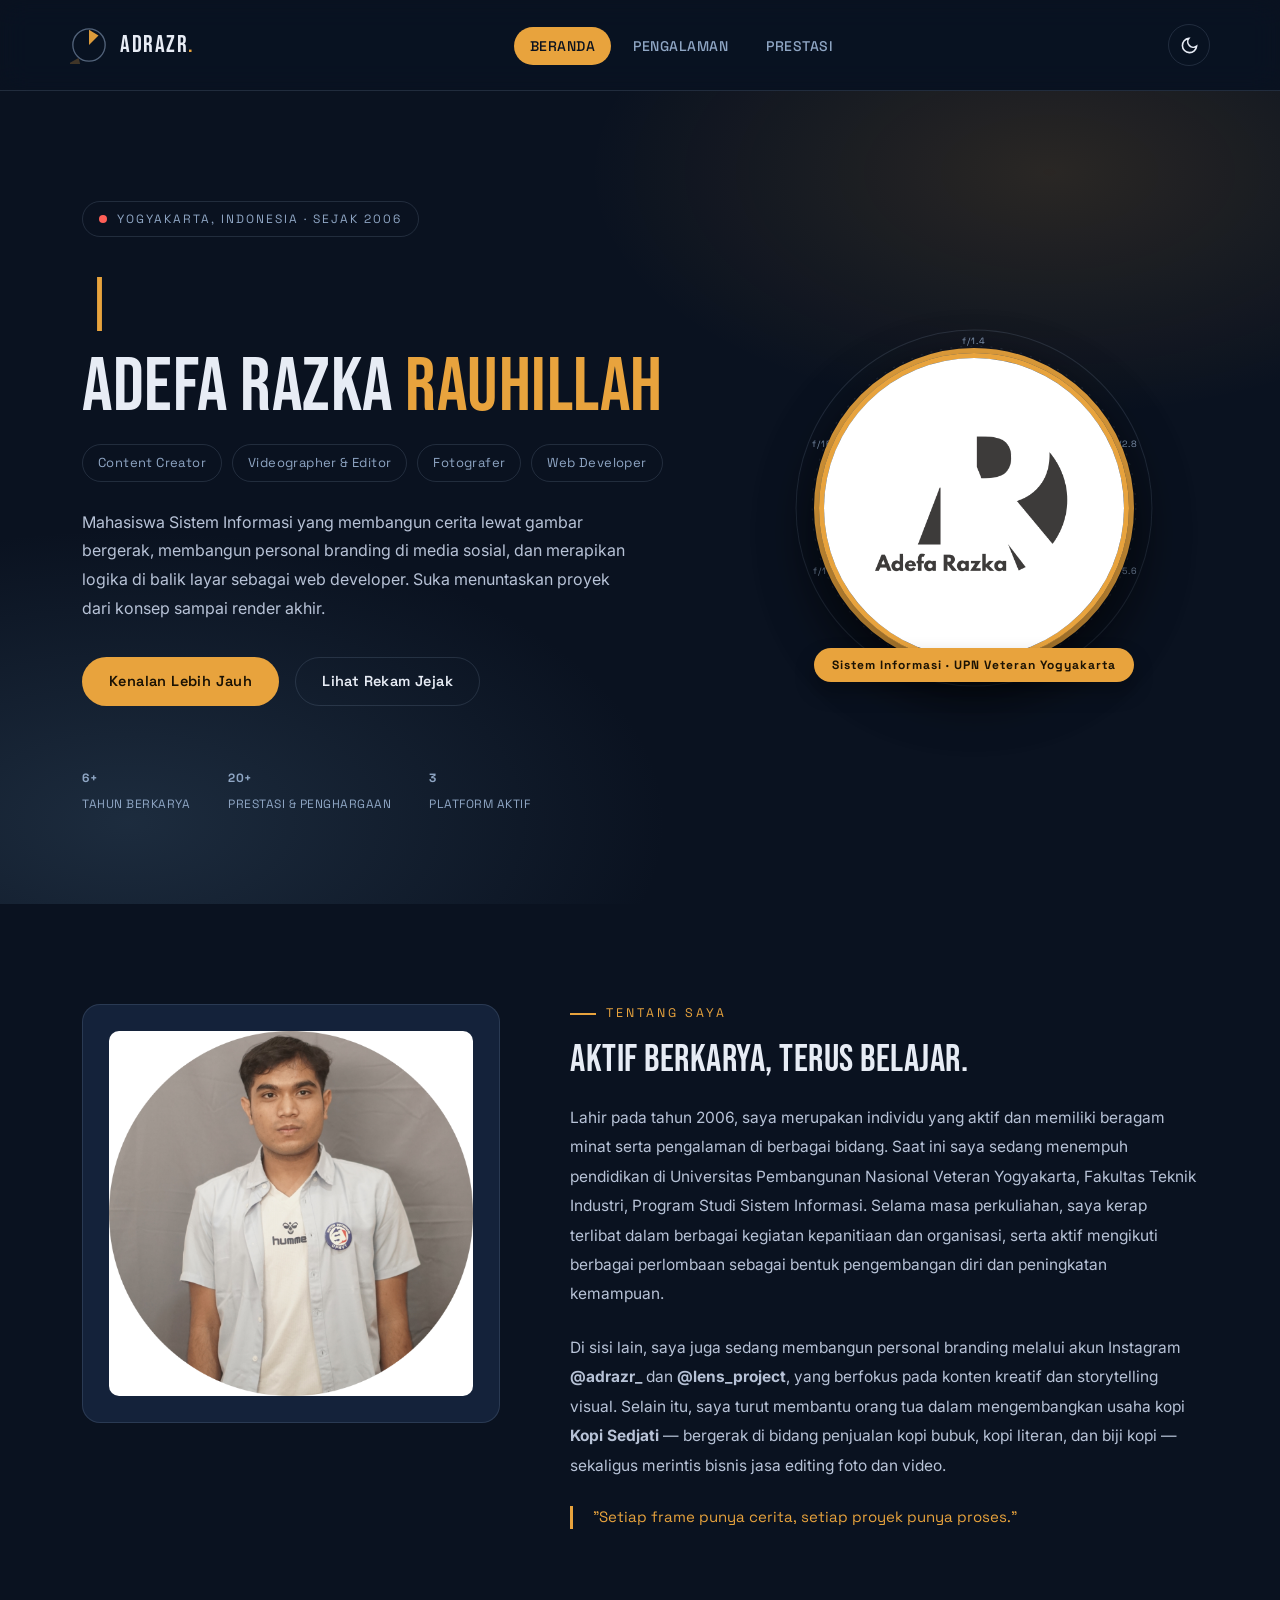
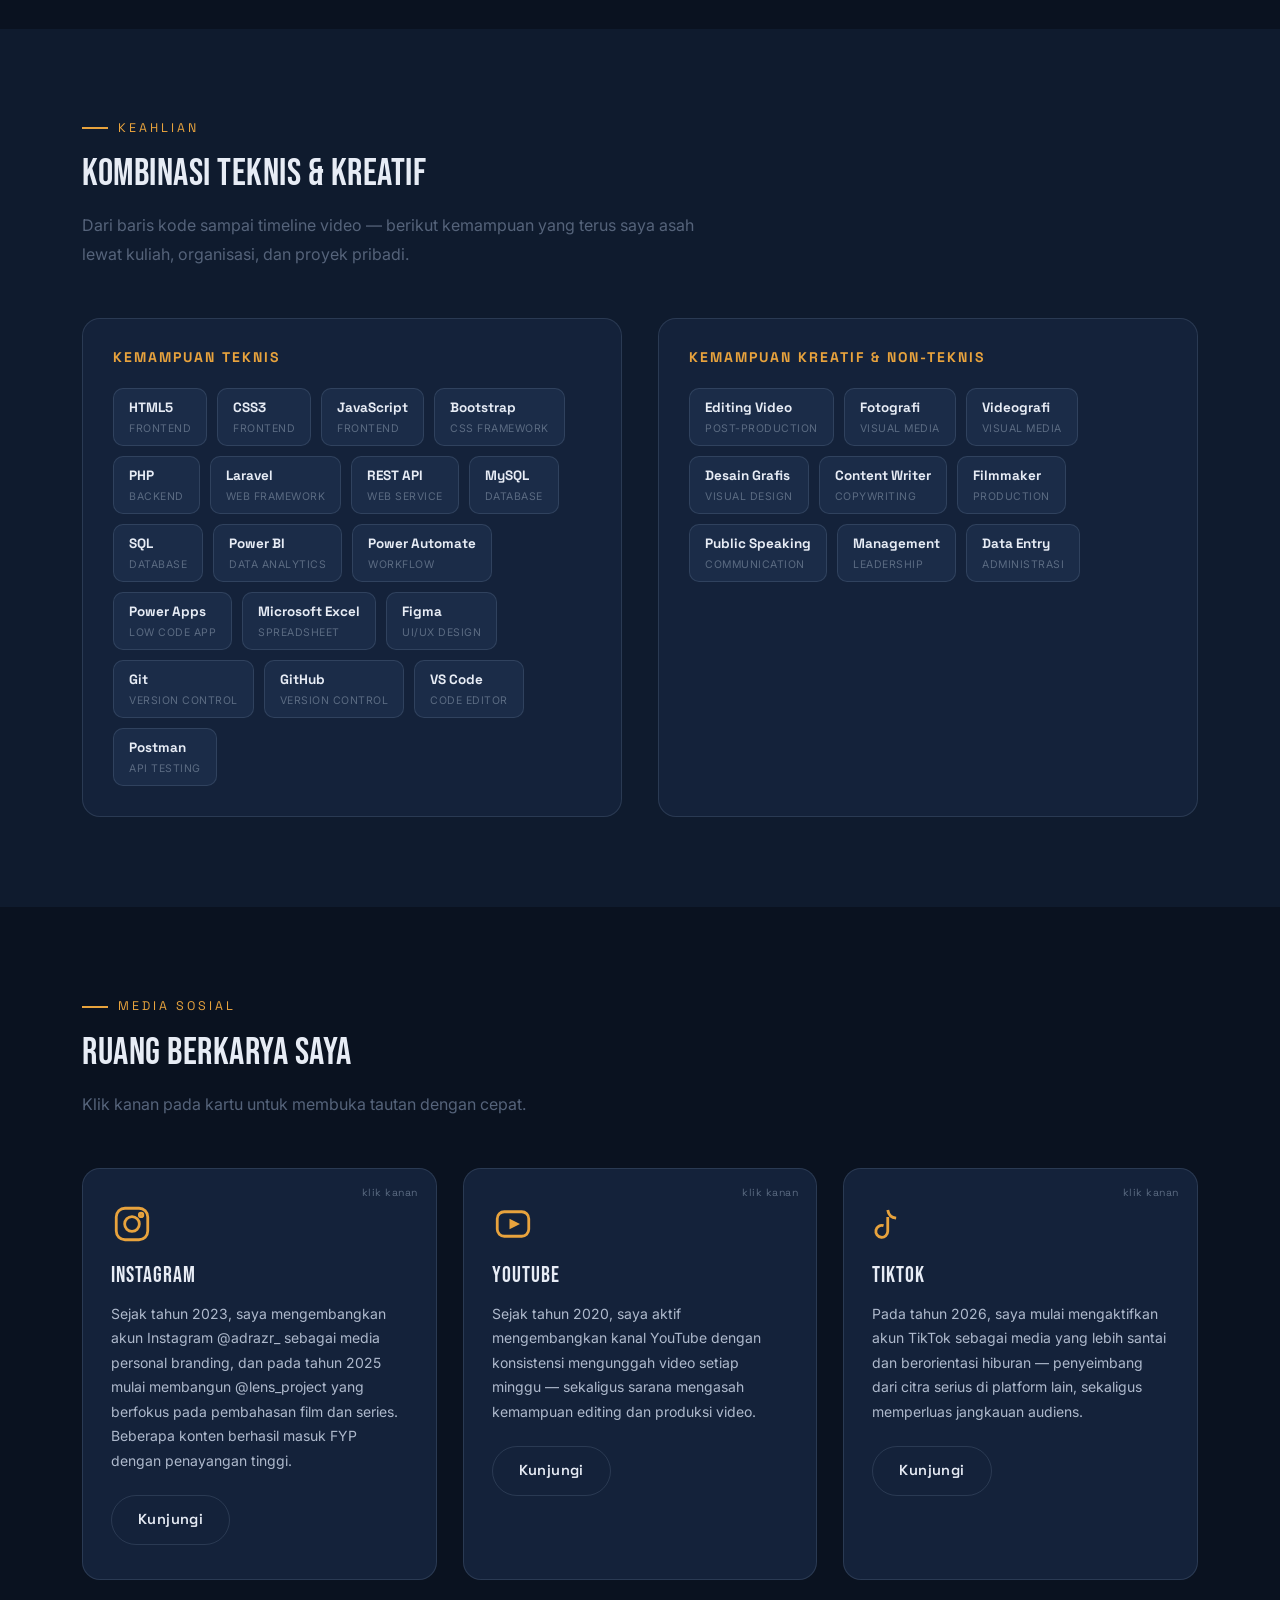
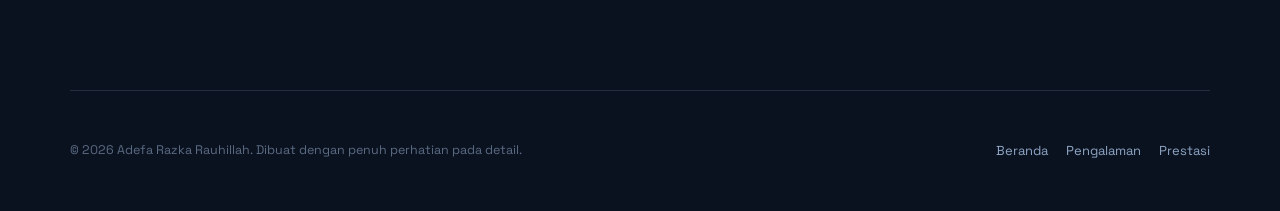
==== index.html @ 48cdb99a "first commit" ====
<!DOCTYPE html>
<html lang="id">
<head>
<meta charset="UTF-8">
<meta name="viewport" content="width=device-width, initial-scale=1.0">
<title>Adefa Razka Rauhillah — Portofolio</title>
<meta name="description" content="Portofolio Adefa Razka Rauhillah — Content Creator, Videographer, Photographer & Web Developer.">

<!-- Bootstrap (grid utility, tidak wajib dipakai penuh) -->
<link href="https://cdn.jsdelivr.net/npm/bootstrap@5.3.0/dist/css/bootstrap.min.css" rel="stylesheet">
<!-- CSS -->
<link rel="stylesheet" href="stylee.css">
</head>
<body>

<nav class="navbar">
  <div class="container nav-inner">
    <a href="index.html" class="logo" aria-label="adrazr — beranda">
      <svg class="logo-mark" viewBox="0 0 40 40" xmlns="http://www.w3.org/2000/svg">
        <circle class="ring" cx="20" cy="20" r="17"></circle>
        <polygon class="blade" points="20,20 20,4 30,10" transform="rotate(0 20 20)"></polygon>
        <polygon class="blade" points="20,20 20,4 30,10" transform="rotate(60 20 20)"></polygon>
        <polygon class="blade" points="20,20 20,4 30,10" transform="rotate(120 20 20)"></polygon>
        <polygon class="blade" points="20,20 20,4 30,10" transform="rotate(180 20 20)"></polygon>
        <polygon class="blade" points="20,20 20,4 30,10" transform="rotate(240 20 20)"></polygon>
        <polygon class="blade" points="20,20 20,4 30,10" transform="rotate(300 20 20)"></polygon>
      </svg>
      <span class="logo-text">adrazr<span class="dot">.</span></span>
    </a>

    <ul class="nav-links">
      <li><a href="index.html">Beranda</a></li>
      <li><a href="index1.html">Pengalaman</a></li>
      <li><a href="index2.html">Prestasi</a></li>
    </ul>

    <div class="nav-tools">
      <button class="theme-toggle" aria-label="Ganti tema terang/gelap">
        <svg class="icon-moon" viewBox="0 0 24 24" fill="none" stroke="currentColor" stroke-width="2"><path d="M21 12.8A9 9 0 1 1 11.2 3 7 7 0 0 0 21 12.8Z"/></svg>
        <svg class="icon-sun" viewBox="0 0 24 24" fill="none" stroke="currentColor" stroke-width="2"><circle cx="12" cy="12" r="4"/><path d="M12 2v2M12 20v2M4.9 4.9l1.4 1.4M17.7 17.7l1.4 1.4M2 12h2M20 12h2M4.9 19.1l1.4-1.4M17.7 6.3l1.4-1.4"/></svg>
      </button>
      <button class="hamburger" aria-label="Buka menu"><span></span><span></span><span></span></button>
    </div>
  </div>
</nav>

<!-- ================= HERO ================= -->
<header class="hero">
  <div class="container hero-inner">
    <div>
      <div class="slate"><span class="dot"></span> Yogyakarta, Indonesia · Sejak 2006</div>

      <div class="greeting-row">
        <span class="greeting-text" id="greeting-text"></span>
      </div>

      <h1>Adefa Razka <span>Rauhillah</span></h1>

      <div class="role-marquee">
        <span class="role-pill">Content Creator</span>
        <span class="role-pill">Videographer &amp; Editor</span>
        <span class="role-pill">Fotografer</span>
        <span class="role-pill">Web Developer</span>
      </div>

      <p class="desc">Mahasiswa Sistem Informasi yang membangun cerita lewat gambar bergerak, membangun personal branding di media sosial, dan merapikan logika di balik layar sebagai web developer. Suka menuntaskan proyek dari konsep sampai render akhir.</p>

      <div class="hero-cta">
        <a href="#tentang" class="btn btn-solid">Kenalan Lebih Jauh</a>
        <a href="index2.html" class="btn btn-outline">Lihat Rekam Jejak</a>
      </div>

      <div class="stat-row">
        <div class="stat"><b><span data-count="6" data-suffix="+">0</span></b><span>Tahun Berkarya</span></div>
        <div class="stat"><b><span data-count="20" data-suffix="+">0</span></b><span>Prestasi &amp; Penghargaan</span></div>
        <div class="stat"><b><span data-count="3">0</span></b><span>Platform Aktif</span></div>
      </div>
    </div>

    <div class="hero-photo">
      <div class="aperture-frame">
        <svg class="ring-deco" viewBox="0 0 360 360">
          <circle cx="180" cy="180" r="176"></circle>
          <circle cx="180" cy="180" r="160" stroke-dasharray="2 8"></circle>
          <text x="180" y="18" text-anchor="middle">f/1.4</text>
          <text x="330" y="120" text-anchor="middle">f/2.8</text>
          <text x="330" y="245" text-anchor="middle">f/5.6</text>
          <text x="180" y="350" text-anchor="middle">f/8</text>
          <text x="30" y="245" text-anchor="middle">f/11</text>
          <text x="30" y="120" text-anchor="middle">f/16</text>
        </svg>
        <div class="aperture-photo"> <img src="A.png" alt="Foto Adefa Razka Rauhillah"> </div>
        <div class="frame-tag">Sistem Informasi · UPN Veteran Yogyakarta</div>
      </div>
    </div>
  </div>
</header>

<!-- ================= ABOUT ================= -->
<section class="about" id="tentang">
  <div class="container about-inner">
    <div class="about-card reveal">
      <img src="asset/pictures44.png" alt="Foto Adefa Razka Rauhillah">
    </div>
    <div class="reveal">
      <div class="eyebrow">Tentang Saya</div>
      <h2>Aktif berkarya, terus belajar.</h2>
      <p>Lahir pada tahun 2006, saya merupakan individu yang aktif dan memiliki beragam minat serta pengalaman di berbagai bidang. Saat ini saya sedang menempuh pendidikan di Universitas Pembangunan Nasional Veteran Yogyakarta, Fakultas Teknik Industri, Program Studi Sistem Informasi. Selama masa perkuliahan, saya kerap terlibat dalam berbagai kegiatan kepanitiaan dan organisasi, serta aktif mengikuti berbagai perlombaan sebagai bentuk pengembangan diri dan peningkatan kemampuan.</p>
      <br>
      <p>Di sisi lain, saya juga sedang membangun personal branding melalui akun Instagram <strong>@adrazr_</strong> dan <strong>@lens_project</strong>, yang berfokus pada konten kreatif dan storytelling visual. Selain itu, saya turut membantu orang tua dalam mengembangkan usaha kopi <strong>Kopi Sedjati</strong> — bergerak di bidang penjualan kopi bubuk, kopi literan, dan biji kopi — sekaligus merintis bisnis jasa editing foto dan video.</p>
      <div class="about-quote">"Setiap frame punya cerita, setiap proyek punya proses."</div>
    </div>
  </div>
</section>

<!-- ================= SKILLS ================= -->
<section class="skills" id="keahlian">
  <div class="container">
    <div class="skills-head reveal">
      <div class="eyebrow">Keahlian</div>
      <h2>Kombinasi teknis &amp; kreatif</h2>
      <p>Dari baris kode sampai timeline video — berikut kemampuan yang terus saya asah lewat kuliah, organisasi, dan proyek pribadi.</p>
    </div>

    <div class="skill-groups">
      <div class="skill-panel reveal">
        <h3>Kemampuan Teknis</h3>
        <div class="skill-tags">
          <div class="tag"><strong>HTML5</strong><small>Frontend</small></div>
          <div class="tag"><strong>CSS3</strong><small>Frontend</small></div>
          <div class="tag"><strong>JavaScript</strong><small>Frontend</small></div>
          <div class="tag"><strong>Bootstrap</strong><small>CSS Framework</small></div>
          <div class="tag"><strong>PHP</strong><small>Backend</small></div>
          <div class="tag"><strong>Laravel</strong><small>Web Framework</small></div>
          <div class="tag"><strong>REST API</strong><small>Web Service</small></div>
          <div class="tag"><strong>MySQL</strong><small>Database</small></div>
          <div class="tag"><strong>SQL</strong><small>Database</small></div>
          <div class="tag"><strong>Power BI</strong><small>Data Analytics</small></div>
          <div class="tag"><strong>Power Automate</strong><small>Workflow</small></div>
          <div class="tag"><strong>Power Apps</strong><small>Low Code App</small></div>
          <div class="tag"><strong>Microsoft Excel</strong><small>Spreadsheet</small></div>
          <div class="tag"><strong>Figma</strong><small>UI/UX Design</small></div>
          <div class="tag"><strong>Git</strong><small>Version Control</small></div>
          <div class="tag"><strong>GitHub</strong><small>Version Control</small></div>
          <div class="tag"><strong>VS Code</strong><small>Code Editor</small></div>
          <div class="tag"><strong>Postman</strong><small>API Testing</small></div>
        </div>
      </div>

      <div class="skill-panel reveal">
        <h3>Kemampuan Kreatif &amp; Non-Teknis</h3>
        <div class="skill-tags">
          <div class="tag"><strong>Editing Video</strong><small>Post-Production</small></div>
          <div class="tag"><strong>Fotografi</strong><small>Visual Media</small></div>
          <div class="tag"><strong>Videografi</strong><small>Visual Media</small></div>
          <div class="tag"><strong>Desain Grafis</strong><small>Visual Design</small></div>
          <div class="tag"><strong>Content Writer</strong><small>Copywriting</small></div>
          <div class="tag"><strong>Filmmaker</strong><small>Production</small></div>
          <div class="tag"><strong>Public Speaking</strong><small>Communication</small></div>
          <div class="tag"><strong>Management</strong><small>Leadership</small></div>
          <div class="tag"><strong>Data Entry</strong><small>Administrasi</small></div>
        </div>
      </div>
    </div>
  </div>
</section>

<!-- ================= SOCIAL ================= -->
<section class="social" id="sosial">
  <div class="container">
    <div class="skills-head reveal">
      <div class="eyebrow">Media Sosial</div>
      <h2>Ruang berkarya saya</h2>
      <p>Klik kanan pada kartu untuk membuka tautan dengan cepat.</p>
    </div>

    <div class="social-grid">
      <div class="scard reveal" data-url="https://www.instagram.com/adrazr_/">
        <span class="scard-hint">klik kanan</span>
        <svg class="sicon" viewBox="0 0 24 24" fill="none" stroke="currentColor" stroke-width="1.6"><rect x="3" y="3" width="18" height="18" rx="5"/><circle cx="12" cy="12" r="4.2"/><circle cx="17.2" cy="6.8" r="1"/></svg>
        <h2>Instagram</h2>
        <p>Sejak tahun 2023, saya mengembangkan akun Instagram @adrazr_ sebagai media personal branding, dan pada tahun 2025 mulai membangun @lens_project yang berfokus pada pembahasan film dan series. Beberapa konten berhasil masuk FYP dengan penayangan tinggi.</p>
        <a href="https://www.instagram.com/adrazr_/" target="_blank" class="btn btn-outline">Kunjungi</a>
      </div>

      <div class="scard reveal" data-url="https://www.youtube.com/@adefarazka1221">
        <span class="scard-hint">klik kanan</span>
        <svg class="sicon" viewBox="0 0 24 24" fill="none" stroke="currentColor" stroke-width="1.6"><rect x="3" y="5" width="18" height="14" rx="4"/><polygon points="10,9 16,12 10,15" fill="currentColor" stroke="none"/></svg>
        <h2>YouTube</h2>
        <p>Sejak tahun 2020, saya aktif mengembangkan kanal YouTube dengan konsistensi mengunggah video setiap minggu — sekaligus sarana mengasah kemampuan editing dan produksi video.</p>
        <a href="https://www.youtube.com/@adefarazka1221" target="_blank" class="btn btn-outline">Kunjungi</a>
      </div>

      <div class="scard reveal" data-url="https://www.tiktok.com/@bptslmn?_r=1&_t=ZS-950C0Gmnsyl">
        <span class="scard-hint">klik kanan</span>
        <svg class="sicon" viewBox="0 0 24 24" fill="none" stroke="currentColor" stroke-width="1.6"><path d="M9 8v8.2a3.4 3.4 0 1 1-2.4-3.26"/><path d="M9 4c.4 2.6 2.2 4.4 4.8 4.7"/></svg>
        <h2>TikTok</h2>
        <p>Pada tahun 2026, saya mulai mengaktifkan akun TikTok sebagai media yang lebih santai dan berorientasi hiburan — penyeimbang dari citra serius di platform lain, sekaligus memperluas jangkauan audiens.</p>
        <a href="https://www.tiktok.com/@bptslmn?_r=1&_t=ZS-950C0Gmnsyl" target="_blank" class="btn btn-outline">Kunjungi</a>
      </div>
    </div>
  </div>
</section>

<footer class="footer container">
  <small>© 2026 Adefa Razka Rauhillah. Dibuat dengan penuh perhatian pada detail.</small>
  <div class="flinks">
    <a href="index.html">Beranda</a>
    <a href="index1.html">Pengalaman</a>
    <a href="index2.html">Prestasi</a>
  </div>
</footer>

<button class="to-top" aria-label="Kembali ke atas">↑</button>

<script src="script.js"></script>
</body>
</html>
---- stylee.css ----
/* ==========================================================================
   ADRAZR — PORTFOLIO STYLESHEET
   Tema: "Behind the Lens" — aperture, color-grading (teal x amber), film reel
   ========================================================================== */

@import url('https://fonts.googleapis.com/css2?family=Bebas+Neue&family=Space+Grotesk:wght@400;500;600;700&family=Inter:wght@400;500;600&display=swap');

:root{
  /* -------- warna: night-grade (dingin) x tungsten (hangat) -------- */
  --ink:        #0A1220;
  --navy:       #0F1B2E;
  --panel:      #14223A;
  --panel-2:    #1B2C48;
  --steel:      #3E5C76;
  --mist:       #8FA6C4;
  --mist-dim:   #5B6B82;
  --paper:      #EEF1F6;
  --paper-2:    #FFFFFF;
  --ink-text:   #10192B;
  --muted:      #55637A;
  --amber:      #E8A33D;
  --amber-2:    #F2C275;
  --line:       rgba(143,166,196,0.18);

  --font-display: 'Bebas Neue', sans-serif;
  --font-ui: 'Space Grotesk', sans-serif;
  --font-body: 'Inter', sans-serif;

  --radius: 18px;
  --radius-sm: 10px;
  --ease: cubic-bezier(.22,.68,.28,1);

  color-scheme: dark;
}

/* -------- mode terang (toggle) -------- */
body.light{
  --bg-app: var(--paper);
  --text-app: var(--ink-text);
}
body:not(.light){
  --bg-app: var(--ink);
  --text-app: #E7ECF5;
}

*,*::before,*::after{ box-sizing:border-box; }
html{ scroll-behavior:smooth; }

body{
  margin:0;
  background: var(--bg-app);
  color: var(--text-app);
  font-family: var(--font-body);
  -webkit-font-smoothing:antialiased;
  overflow-x:hidden;
  transition: background .4s var(--ease), color .4s var(--ease);
}

img{ max-width:100%; display:block; }
a{ color:inherit; text-decoration:none; }
ul{ margin:0; padding:0; list-style:none; }
h1,h2,h3{ font-family: var(--font-display); letter-spacing:.5px; margin:0; }
p{ margin:0; }

/* scrollbar sinematik */
::-webkit-scrollbar{ width:10px; }
::-webkit-scrollbar-track{ background: var(--ink); }
::-webkit-scrollbar-thumb{ background: var(--amber); border-radius:10px; }

.container{ width:min(1180px, 92%); margin-inline:auto; }
.reveal{ opacity:0; transform: translateY(36px); transition: opacity .7s var(--ease), transform .7s var(--ease); }
.reveal.show{ opacity:1; transform: translateY(0); }

.eyebrow{
  font-family: var(--font-ui);
  font-size:12.5px;
  letter-spacing:3px;
  text-transform:uppercase;
  color: var(--amber);
  display:flex; align-items:center; gap:10px;
  margin-bottom:14px;
}
.eyebrow::before{
  content:""; width:26px; height:2px; background: var(--amber);
}

.btn{
  font-family: var(--font-ui);
  font-weight:600;
  font-size:14.5px;
  letter-spacing:.4px;
  padding:13px 26px;
  border-radius: 999px;
  border:1px solid transparent;
  cursor:pointer;
  display:inline-flex;
  align-items:center;
  gap:8px;
  transition: transform .25s var(--ease), background .25s, color .25s, border-color .25s;
}
.btn-solid{ background: var(--amber); color:#1a1204; }
.btn-solid:hover{ transform:translateY(-3px); background: var(--amber-2); }
.btn-outline{ border-color: var(--line); color: var(--text-app); }
.btn-outline:hover{ border-color: var(--amber); color: var(--amber); transform:translateY(-3px); }

/* ==========================================================================
   NAVBAR
   ========================================================================== */
.navbar{
  position:sticky; top:0; z-index:999;
  background: rgba(10,18,32,0.72);
  backdrop-filter: blur(14px) saturate(140%);
  border-bottom:1px solid var(--line);
  transition: box-shadow .3s, background .3s;
}
body.light .navbar{ background: rgba(255,255,255,0.75); }
.navbar.scrolled{ box-shadow: 0 10px 30px rgba(0,0,0,.35); }

.nav-inner{
  display:flex; align-items:center; justify-content:space-between;
  padding:16px 0;
}

.logo{ display:flex; align-items:center; gap:12px; }
.logo-mark{ width:38px; height:38px; flex-shrink:0; }
.logo-mark .ring{ fill:none; stroke: var(--mist); stroke-width:1.4; opacity:.55; }
.logo-mark .blade{ fill: var(--amber); transform-origin:20px 20px; }
.logo-mark .blade:nth-child(2){ opacity:.95; }
.logo-mark .blade:nth-child(3){ opacity:.8; }
.logo-mark .blade:nth-child(4){ opacity:.65; }
.logo-mark .blade:nth-child(5){ opacity:.5; }
.logo-mark .blade:nth-child(6){ opacity:.35; }
.logo-mark .blade:nth-child(7){ opacity:.25; }
.logo:hover .logo-mark{ animation: iris-spin .6s var(--ease); }
@keyframes iris-spin{ to{ transform: rotate(45deg); } }

.logo-text{
  font-family: var(--font-display);
  font-size:24px;
  letter-spacing:1.5px;
  text-transform:lowercase;
  color: var(--text-app);
}
.logo-text .dot{ color: var(--amber); }

.nav-links{ display:flex; align-items:center; gap:6px; }
.nav-links a{
  font-family: var(--font-ui);
  font-size:14px; font-weight:500; letter-spacing:.5px;
  text-transform:uppercase;
  padding:10px 16px;
  border-radius:999px;
  position:relative;
  color: var(--mist);
  transition: color .25s, background .25s;
}
.nav-links a:hover{ color: var(--text-app); background: var(--panel); }
.nav-links a.active{ color: var(--ink); background: var(--amber); }
body.light .nav-links a.active{ color:#1a1204; }

.nav-tools{ display:flex; align-items:center; gap:10px; }
.theme-toggle{
  width:42px; height:42px; border-radius:50%;
  border:1px solid var(--line); background:transparent;
  color: var(--text-app); cursor:pointer;
  display:flex; align-items:center; justify-content:center;
  transition: transform .3s var(--ease), border-color .3s;
}
.theme-toggle:hover{ transform: rotate(20deg); border-color: var(--amber); }
.theme-toggle svg{ width:19px; height:19px; }
.theme-toggle .icon-sun{ display:none; }
body.light .theme-toggle .icon-moon{ display:none; }
body.light .theme-toggle .icon-sun{ display:block; }

.hamburger{
  display:none; width:42px; height:42px; border-radius:50%;
  border:1px solid var(--line); background:transparent; cursor:pointer;
  position:relative;
}
.hamburger span{
  position:absolute; left:11px; right:11px; height:2px; background: var(--text-app);
  transition: transform .3s, opacity .3s;
}
.hamburger span:nth-child(1){ top:15px; }
.hamburger span:nth-child(2){ top:20px; }
.hamburger span:nth-child(3){ top:25px; }
.navbar.open .hamburger span:nth-child(1){ transform: translateY(5px) rotate(45deg); }
.navbar.open .hamburger span:nth-child(2){ opacity:0; }
.navbar.open .hamburger span:nth-child(3){ transform: translateY(-5px) rotate(-45deg); }

/* ==========================================================================
   HERO
   ========================================================================== */
.hero{
  position:relative;
  padding:110px 0 90px;
  overflow:hidden;
  background:
    radial-gradient(60% 50% at 82% 10%, rgba(232,163,61,0.14), transparent 60%),
    radial-gradient(70% 60% at 10% 90%, rgba(63,92,118,0.35), transparent 60%);
}
.hero-grain{
  position:absolute; inset:0; pointer-events:none; opacity:.05; mix-blend-mode:overlay;
}
.hero-inner{
  display:grid; grid-template-columns:1.15fr .85fr; gap:60px; align-items:center;
}
.slate{
  display:inline-flex; align-items:center; gap:10px;
  font-family: var(--font-ui); font-size:12px; letter-spacing:2px; text-transform:uppercase;
  color: var(--mist); border:1px solid var(--line); padding:8px 16px; border-radius:999px;
  margin-bottom:26px;
}
.slate .dot{ width:8px; height:8px; border-radius:50%; background:#ff5f57; }

.greeting-row{ min-height:64px; margin-bottom:6px; }
.greeting-text{
  font-family: var(--font-display);
  font-size: clamp(34px, 5vw, 54px);
  color: var(--amber);
  letter-spacing:1px;
}
.greeting-text::after{
  content:"|"; margin-left:4px; color: var(--amber); animation: blink 1s step-end infinite;
}
@keyframes blink{ 50%{ opacity:0; } }

.hero h1{
  font-size: clamp(40px, 6.4vw, 76px);
  line-height:1;
  color: var(--text-app);
  margin-bottom:18px;
}
.hero h1 span{ color: var(--amber); }

.role-marquee{
  display:flex; flex-wrap:wrap; gap:10px; margin-bottom:26px;
}
.role-pill{
  font-family: var(--font-ui); font-size:13px; letter-spacing:.4px;
  padding:8px 15px; border-radius:999px; border:1px solid var(--line); color: var(--mist);
}

.hero p.desc{
  color: var(--muted);
  font-size:16px; line-height:1.8;
  max-width:560px;
  margin-bottom:34px;
}
body:not(.light) .hero p.desc{ color:#B7C2D6; }

.hero-cta{ display:flex; gap:16px; flex-wrap:wrap; margin-bottom:46px; }

.stat-row{ display:flex; gap:38px; flex-wrap:wrap; }
.stat b{
  font-family: var(--font-display); font-size:38px; color: var(--text-app); display:block;
  line-height:1;
}
.stat b .amber{ color: var(--amber); }
.stat span{ font-family: var(--font-ui); font-size:12px; letter-spacing:.5px; color: var(--mist); text-transform:uppercase; }

/* -------- foto hero: bingkai aperture -------- */
.hero-photo{ position:relative; justify-self:center; }
.aperture-frame{
  position:relative; width:320px; height:320px;
}
.aperture-frame svg.ring-deco{
  position:absolute; inset:-22px; width:calc(100% + 44px); height:calc(100% + 44px);
  animation: spin 26s linear infinite;
}
@keyframes spin{ to{ transform: rotate(360deg); } }
.aperture-frame img{
  width:100%; height:100%; object-fit:cover; border-radius:50%;
  border:5px solid var(--amber);
  box-shadow: 0 25px 60px rgba(0,0,0,.45);
  position:relative; z-index:2;
}
.aperture-photo{
  width:100%; height:100%; border-radius:50%;
  border:5px solid var(--amber);
  background: conic-gradient(from 200deg, var(--panel), var(--steel), var(--panel-2), var(--panel));
  box-shadow: 0 25px 60px rgba(0,0,0,.45);
  position:relative; z-index:2;
  display:flex; align-items:center; justify-content:center;
}
.aperture-photo span{
  font-family: var(--font-display); font-size:56px; letter-spacing:3px; color: var(--paper);
  text-shadow: 0 4px 20px rgba(0,0,0,.4);
}
.ring-deco text{ font-family: var(--font-ui); font-size:9px; fill: var(--mist); letter-spacing:1px; }
.ring-deco circle{ fill:none; stroke: var(--line); }
.ring-deco .tick{ stroke: var(--mist-dim); stroke-width:1.5; }

.frame-tag{
  position:absolute; bottom:-14px; left:50%; translate:-50% 0;
  background: var(--amber); color:#1a1204; z-index:3;
  font-family: var(--font-ui); font-weight:700; font-size:12px; letter-spacing:1px;
  padding:8px 18px; border-radius:999px; white-space:nowrap;
  box-shadow: 0 10px 20px rgba(0,0,0,.3);
}

/* ==========================================================================
   ABOUT
   ========================================================================== */
.about{ padding:100px 0; }
.about-inner{ display:grid; grid-template-columns:.8fr 1.2fr; gap:70px; align-items:start; }
.about-card{
  background: var(--panel); border:1px solid var(--line); border-radius: var(--radius);
  padding:26px; position:relative;
}
body.light .about-card{ background: var(--paper-2); box-shadow:0 20px 50px rgba(20,30,50,.08); }
.about-card img{ border-radius: calc(var(--radius) - 8px); width:100%; aspect-ratio:1/1; object-fit:cover; }
.about-card .film-strip{
  position:absolute; top:0; bottom:0; width:14px; left:-14px;
  background-image: repeating-linear-gradient(var(--ink) 0 10px, transparent 10px 20px);
  opacity:.5; display:none;
}
.about h2{ font-size:38px; margin-bottom:20px; }
.about p{ color: var(--muted); line-height:1.9; font-size:15.5px; }
body:not(.light) .about p{ color:#B7C2D6; }
.about-quote{
  margin-top:26px; padding-left:20px; border-left:3px solid var(--amber);
  font-family: var(--font-ui); font-size:15px; color: var(--amber);
}

/* ==========================================================================
   SKILLS
   ========================================================================== */
.skills{ padding:90px 0; background: var(--navy); }
body.light .skills{ background: var(--paper-2); }
.skills-head{ max-width:640px; margin-bottom:50px; }
.skills-head h2{ font-size:38px; }
.skills-head p{ color: var(--muted); margin-top:14px; line-height:1.8; }

.skill-groups{ display:grid; grid-template-columns:1fr 1fr; gap:36px; }
.skill-panel{
  background: var(--panel); border:1px solid var(--line); border-radius: var(--radius);
  padding:30px;
}
body.light .skill-panel{ background: var(--paper); }
.skill-panel h3{
  font-family: var(--font-ui); font-size:14px; letter-spacing:2px; text-transform:uppercase;
  color: var(--amber); margin-bottom:22px; font-weight:700;
}
.skill-tags{ display:flex; flex-wrap:wrap; gap:10px; }
.tag{
  font-family: var(--font-ui); font-size:13.5px;
  padding:9px 15px; border-radius:10px;
  background: var(--panel-2); border:1px solid var(--line);
  color: var(--text-app);
  display:flex; flex-direction:column; gap:2px;
  transition: transform .25s var(--ease), border-color .25s;
}
body.light .tag{ background:#F4F6FA; }
.tag:hover{ transform: translateY(-4px); border-color: var(--amber); }
.tag small{ font-family:var(--font-body); font-size:10.5px; color: var(--mist-dim); text-transform:uppercase; letter-spacing:.5px; }

/* ==========================================================================
   SOCIAL CARDS
   ========================================================================== */
.social{ padding:90px 0 110px; }
.social-grid{ display:grid; grid-template-columns:repeat(3,1fr); gap:26px; }
.scard{
  background: var(--panel); border:1px solid var(--line); border-radius: var(--radius);
  padding:34px 28px; text-align:left; position:relative; overflow:hidden;
  transition: transform .35s var(--ease), border-color .35s;
}
body.light .scard{ background: var(--paper-2); box-shadow:0 20px 50px rgba(20,30,50,.06); }
.scard:hover{ transform: translateY(-10px); border-color: var(--amber); }
.scard .sicon{ width:42px; height:42px; margin-bottom:18px; color: var(--amber); }
.scard h2{ font-size:22px; margin-bottom:12px; letter-spacing:1px; }
.scard p{ color: var(--muted); font-size:14px; line-height:1.75; margin-bottom:22px; }
body:not(.light) .scard p{ color:#AEB9CC; }
.scard-hint{
  position:absolute; top:16px; right:18px; font-family:var(--font-ui);
  font-size:10.5px; color: var(--mist-dim); letter-spacing:.5px;
}

/* ==========================================================================
   TIMELINE PRESTASI (film reel)
   ========================================================================== */
.prestasi-hero{ padding:80px 0 20px; text-align:center; }
.prestasi-hero h1{ font-size: clamp(38px,6vw,64px); }
.prestasi-hero p{ color: var(--mist); max-width:600px; margin:16px auto 0; line-height:1.8; }

.filter-bar{
  display:flex; flex-wrap:wrap; gap:10px; justify-content:center;
  padding:34px 0 10px;
}
.filter-btn{
  font-family: var(--font-ui); font-size:13px; letter-spacing:.4px;
  padding:10px 20px; border-radius:999px; border:1px solid var(--line);
  background:transparent; color: var(--mist); cursor:pointer;
  transition: all .25s var(--ease);
}
.filter-btn:hover{ border-color: var(--amber); color: var(--amber); }
.filter-btn.active{ background: var(--amber); color:#1a1204; border-color: var(--amber); }

.reel{
  padding:60px 0 100px; position:relative;
  display:flex; flex-direction:column; gap:34px;
}
.reel::before{
  content:""; position:absolute; left:34px; top:0; bottom:0; width:2px;
  background: linear-gradient(var(--line), var(--line) 60%, transparent);
}
@media (max-width:860px){ .reel::before{ display:none; } }

.frame{
  display:grid; grid-template-columns:70px 320px 1fr; gap:34px; align-items:center;
  transition: opacity .3s, transform .3s;
}
.frame.hidden{ display:none; }
.frame-no{
  font-family: var(--font-display); font-size:22px; color: var(--amber);
  display:flex; align-items:center; justify-content:center; position:relative; z-index:2;
}
.frame-no::before{
  content:""; position:absolute; inset:-14px; border:1px solid var(--line); border-radius:50%;
  background: var(--navy);
  z-index:-1;
}
.frame-media{
  border-radius: var(--radius-sm); overflow:hidden; border:1px solid var(--line);
  aspect-ratio:16/11; position:relative;
}
.frame-media img{ width:100%; height:100%; object-fit:cover; transition: transform .5s var(--ease); }
.frame:hover .frame-media img{ transform: scale(1.06); }
.frame-cat{
  position:absolute; top:10px; left:10px; font-family:var(--font-ui); font-size:10px;
  letter-spacing:1px; text-transform:uppercase; background:rgba(10,18,32,.75); color: var(--amber);
  padding:5px 10px; border-radius:999px; backdrop-filter: blur(6px);
}
.frame-text{
  background: var(--panel); border:1px solid var(--line); border-radius: var(--radius);
  padding:26px 28px;
}
body.light .frame-text{ background: var(--paper-2); box-shadow:0 15px 40px rgba(20,30,50,.06); }
.frame-text h2{ font-size:21px; letter-spacing:.5px; margin-bottom:10px; }
.frame-text p{ color: var(--muted); font-size:14.5px; line-height:1.8; }
body:not(.light) .frame-text p{ color:#AEB9CC; }

/* ==========================================================================
   FOOTER
   ========================================================================== */
.footer{
  padding:50px 0; border-top:1px solid var(--line);
  display:flex; align-items:center; justify-content:space-between; flex-wrap:wrap; gap:16px;
}
.footer small{ color: var(--mist-dim); font-family: var(--font-ui); font-size:12.5px; }
.footer .flinks{ display:flex; gap:18px; }
.footer .flinks a{ color: var(--mist); font-family:var(--font-ui); font-size:13px; }
.footer .flinks a:hover{ color: var(--amber); }

.to-top{
  position:fixed; right:24px; bottom:24px; width:48px; height:48px; border-radius:50%;
  background: var(--amber); color:#1a1204; border:none; cursor:pointer; z-index:998;
  display:flex; align-items:center; justify-content:center;
  opacity:0; pointer-events:none; transform: translateY(20px);
  transition: all .35s var(--ease);
  box-shadow: 0 12px 30px rgba(0,0,0,.35);
}
.to-top.show{ opacity:1; pointer-events:auto; transform: translateY(0); }

/* ==========================================================================
   RESPONSIVE
   ========================================================================== */
@media (max-width: 980px){
  .hero-inner{ grid-template-columns:1fr; }
  .hero-photo{ order:-1; }
  .about-inner{ grid-template-columns:1fr; }
  .skill-groups{ grid-template-columns:1fr; }
  .social-grid{ grid-template-columns:1fr; }
  .frame{ grid-template-columns:1fr; }
  .frame-no{ display:none; }
  .reel::before{ display:none; }
}
@media (max-width: 760px){
  .nav-links{
    position:absolute; top:100%; left:0; right:0;
    background: var(--ink); flex-direction:column; align-items:stretch;
    padding:14px; gap:4px; border-bottom:1px solid var(--line);
    display:none;
  }
  body.light .nav-links{ background: var(--paper-2); }
  .navbar.open .nav-links{ display:flex; }
  .nav-links a{ text-align:center; }
  .hamburger{ display:block; }
}
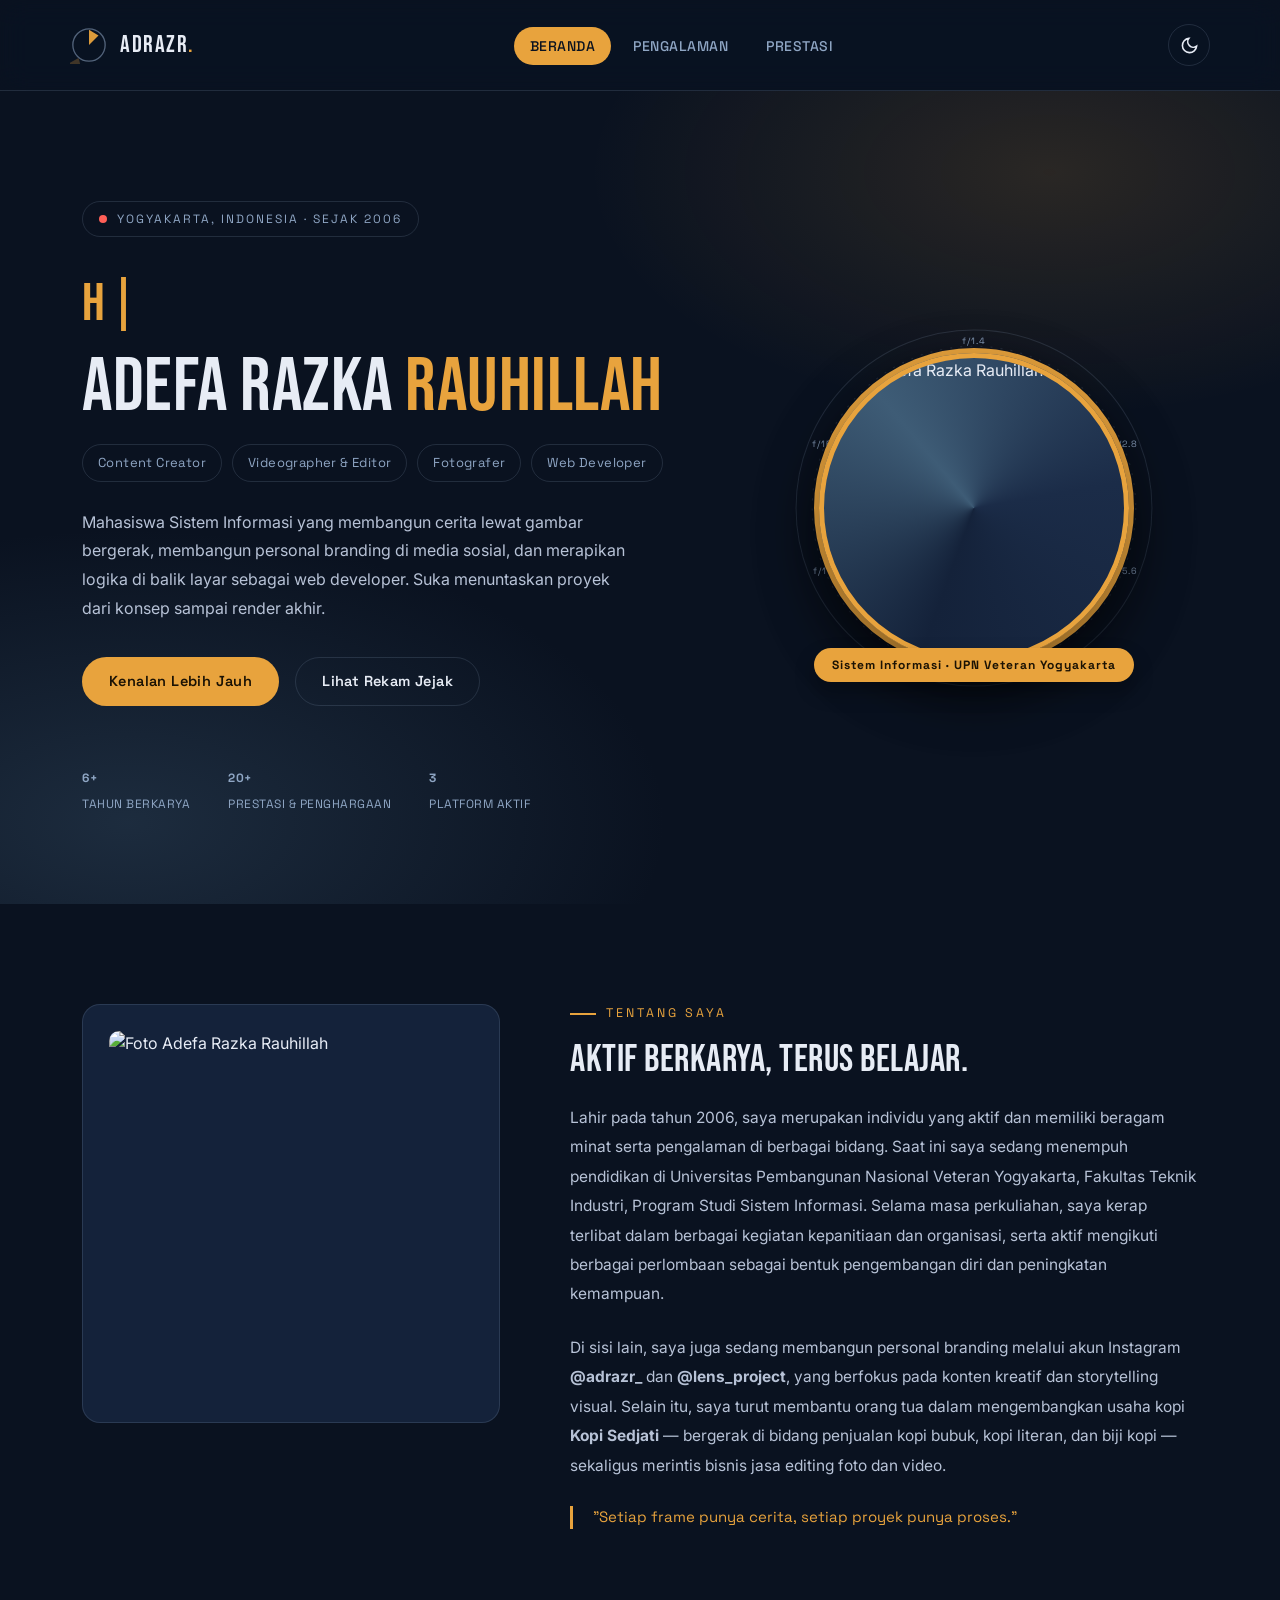
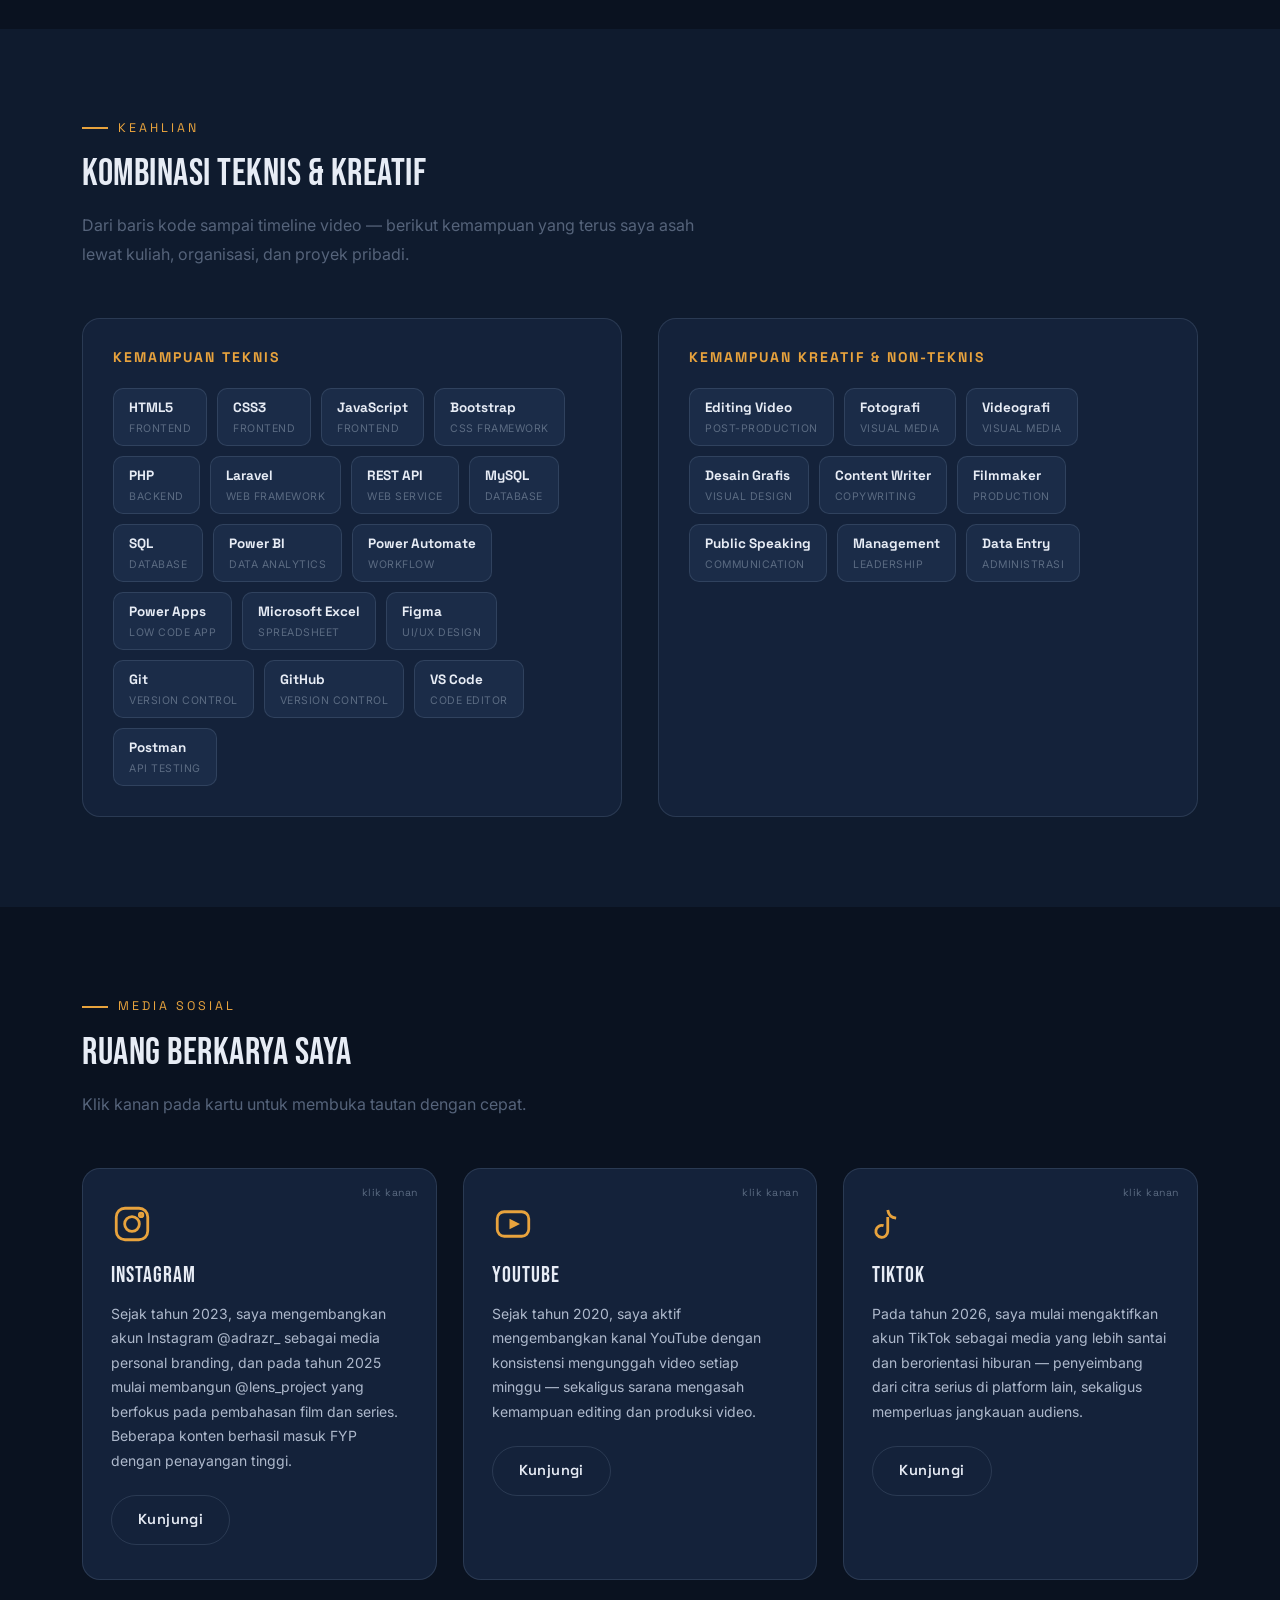
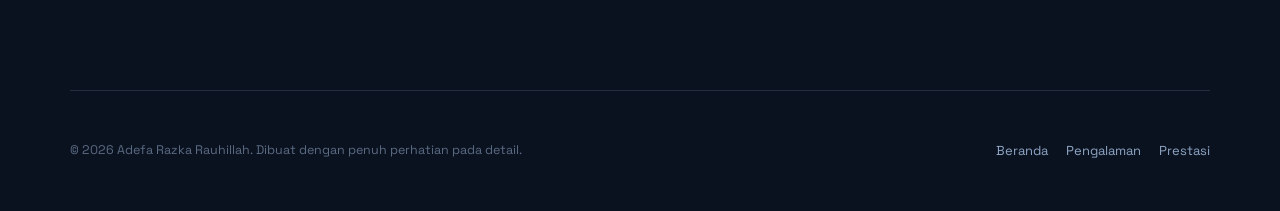
==== commit bdc1d9e5: "Update image sources in index.html" ====
--- a/index.html
+++ b/index.html
@@ -89,7 +89,7 @@
           <text x="30" y="245" text-anchor="middle">f/11</text>
           <text x="30" y="120" text-anchor="middle">f/16</text>
         </svg>
-        <div class="aperture-photo"> <img src="A.png" alt="Foto Adefa Razka Rauhillah"> </div>
+        <div class="aperture-photo"> <img src="foto(1).png" alt="Foto Adefa Razka Rauhillah"> </div>
         <div class="frame-tag">Sistem Informasi · UPN Veteran Yogyakarta</div>
       </div>
     </div>
@@ -100,7 +100,7 @@
 <section class="about" id="tentang">
   <div class="container about-inner">
     <div class="about-card reveal">
-      <img src="asset/pictures44.png" alt="Foto Adefa Razka Rauhillah">
+      <img src="asset/foto(2).png" alt="Foto Adefa Razka Rauhillah">
     </div>
     <div class="reveal">
       <div class="eyebrow">Tentang Saya</div>
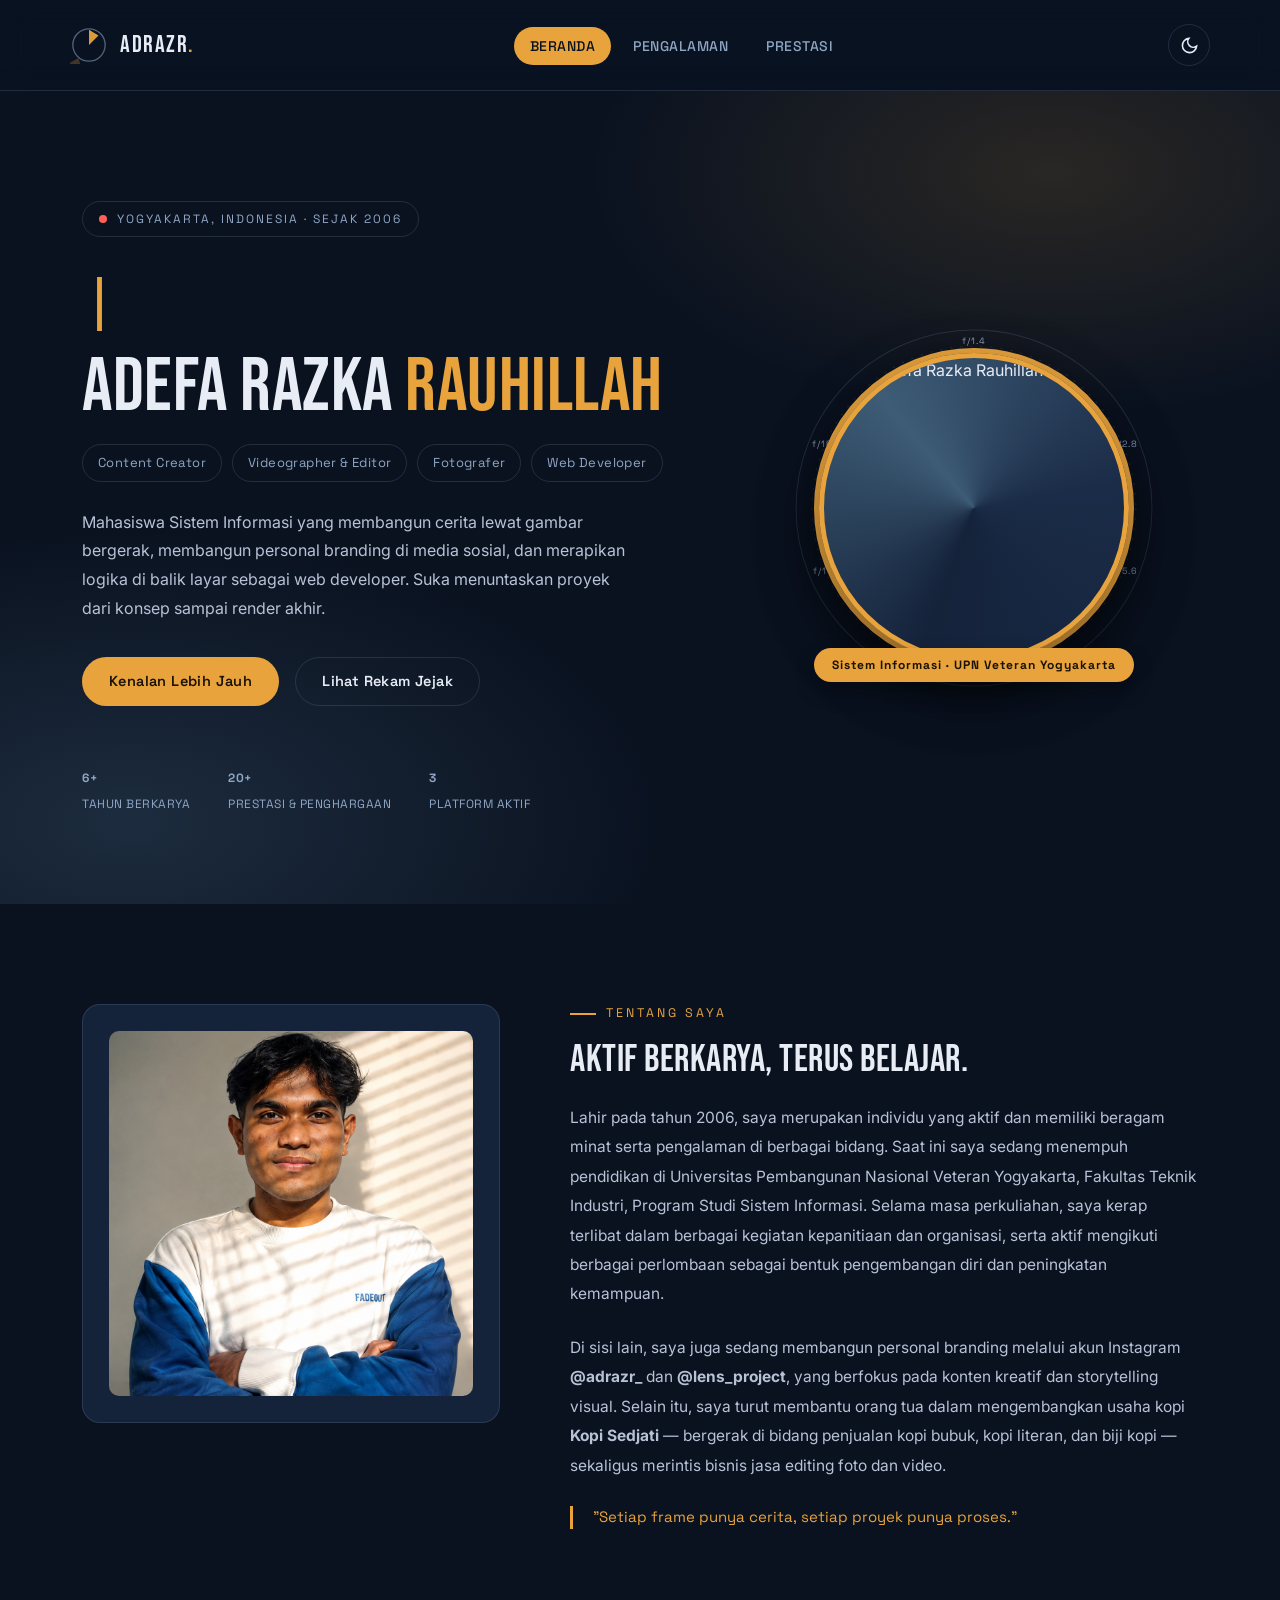
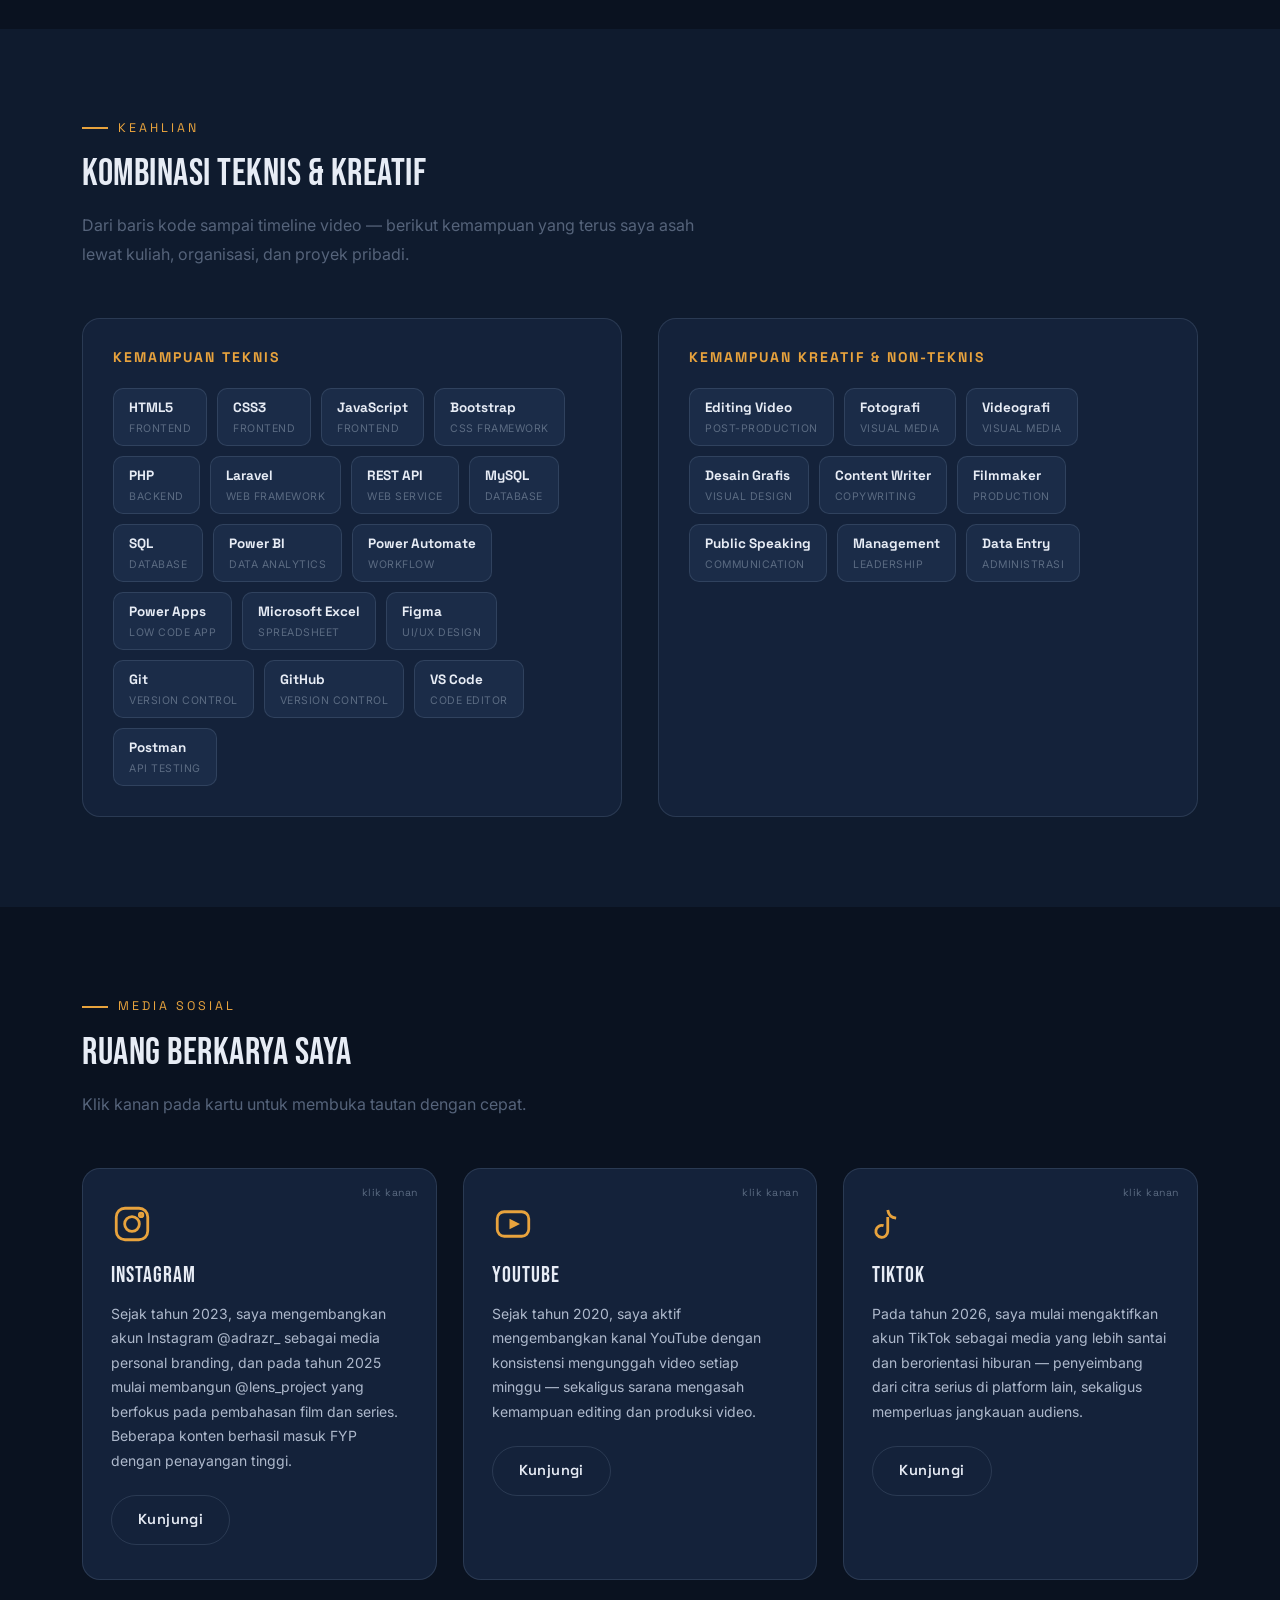
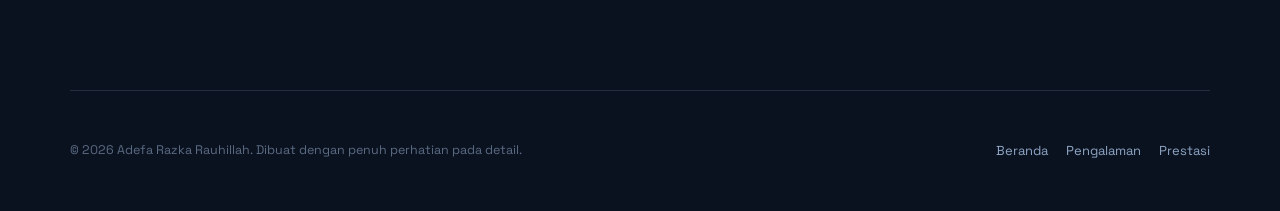
==== commit 5213f626: "Fix image file names by adding space in HTML" ====
--- a/index.html
+++ b/index.html
@@ -89,7 +89,7 @@
           <text x="30" y="245" text-anchor="middle">f/11</text>
           <text x="30" y="120" text-anchor="middle">f/16</text>
         </svg>
-        <div class="aperture-photo"> <img src="foto(1).png" alt="Foto Adefa Razka Rauhillah"> </div>
+        <div class="aperture-photo"> <img src="foto (1).png" alt="Foto Adefa Razka Rauhillah"> </div>
         <div class="frame-tag">Sistem Informasi · UPN Veteran Yogyakarta</div>
       </div>
     </div>
@@ -100,7 +100,7 @@
 <section class="about" id="tentang">
   <div class="container about-inner">
     <div class="about-card reveal">
-      <img src="asset/foto(2).png" alt="Foto Adefa Razka Rauhillah">
+      <img src="asset/foto (2).png" alt="Foto Adefa Razka Rauhillah">
     </div>
     <div class="reveal">
       <div class="eyebrow">Tentang Saya</div>
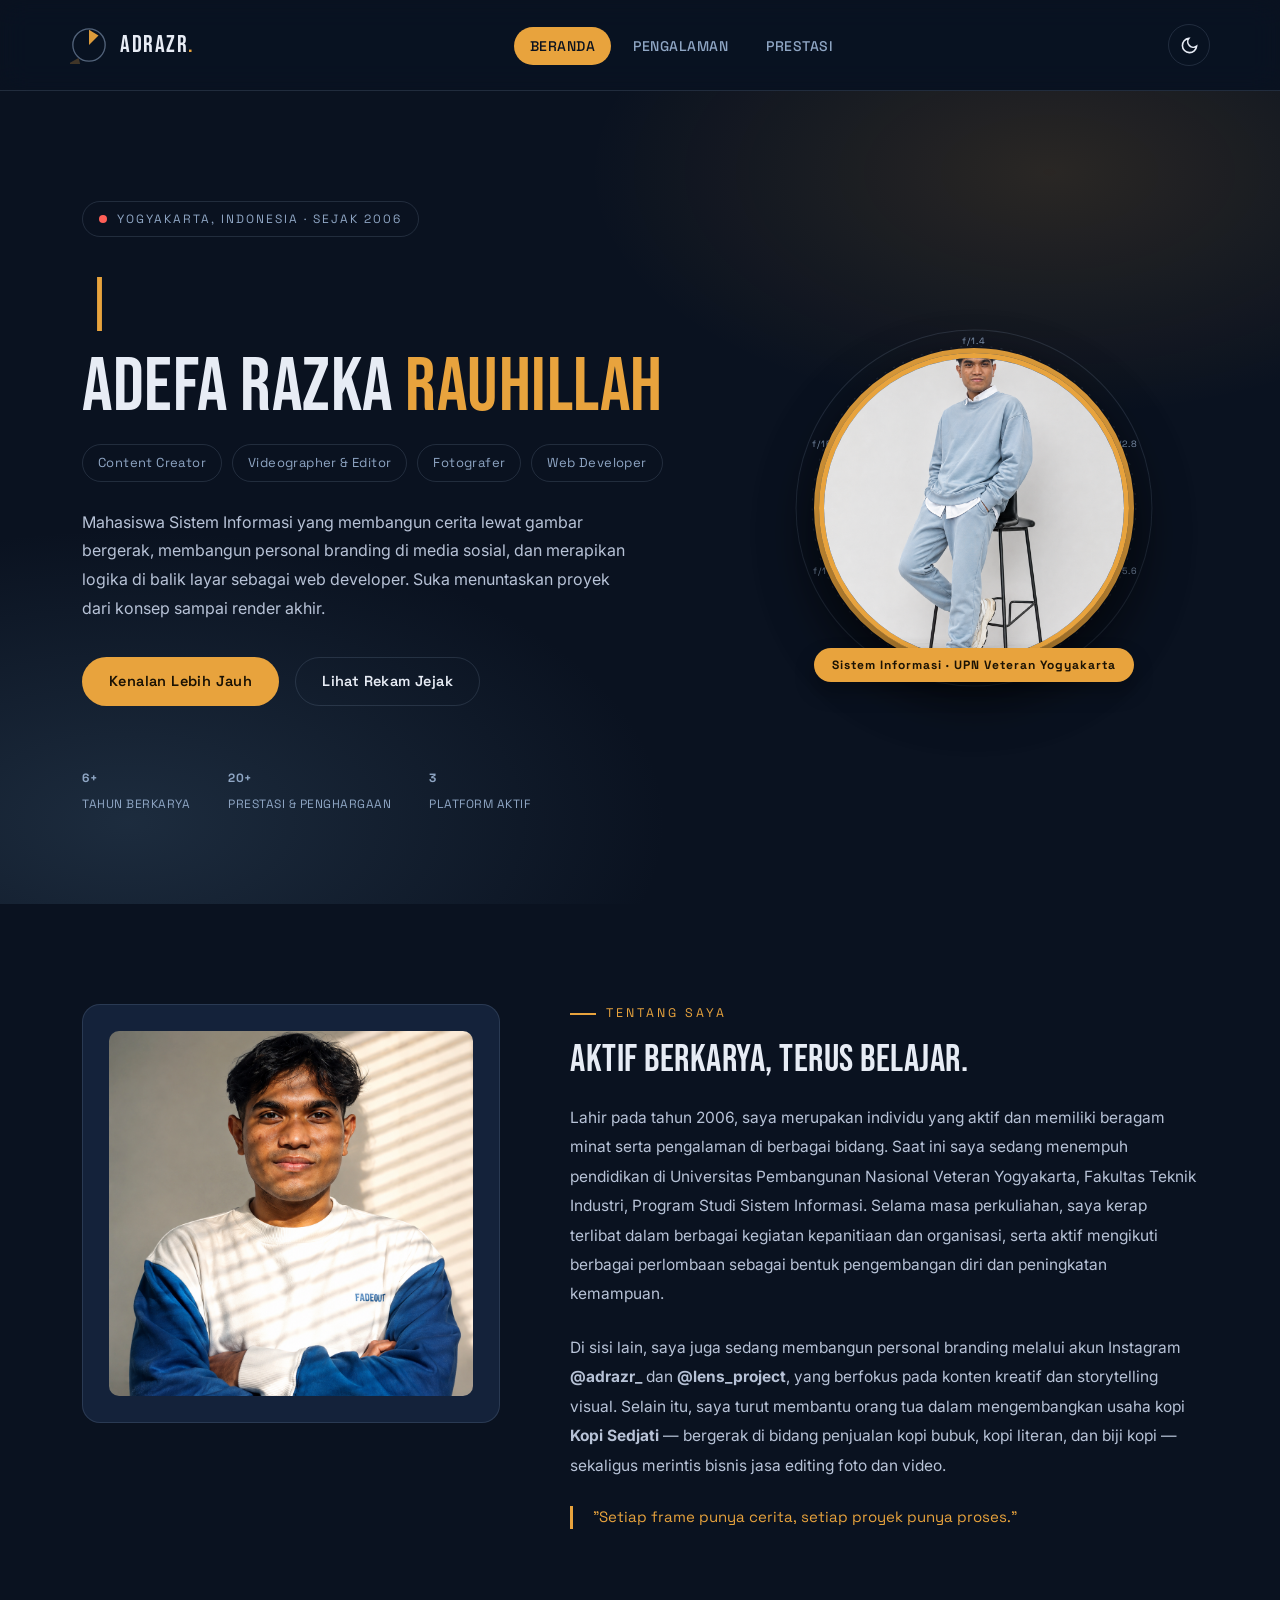
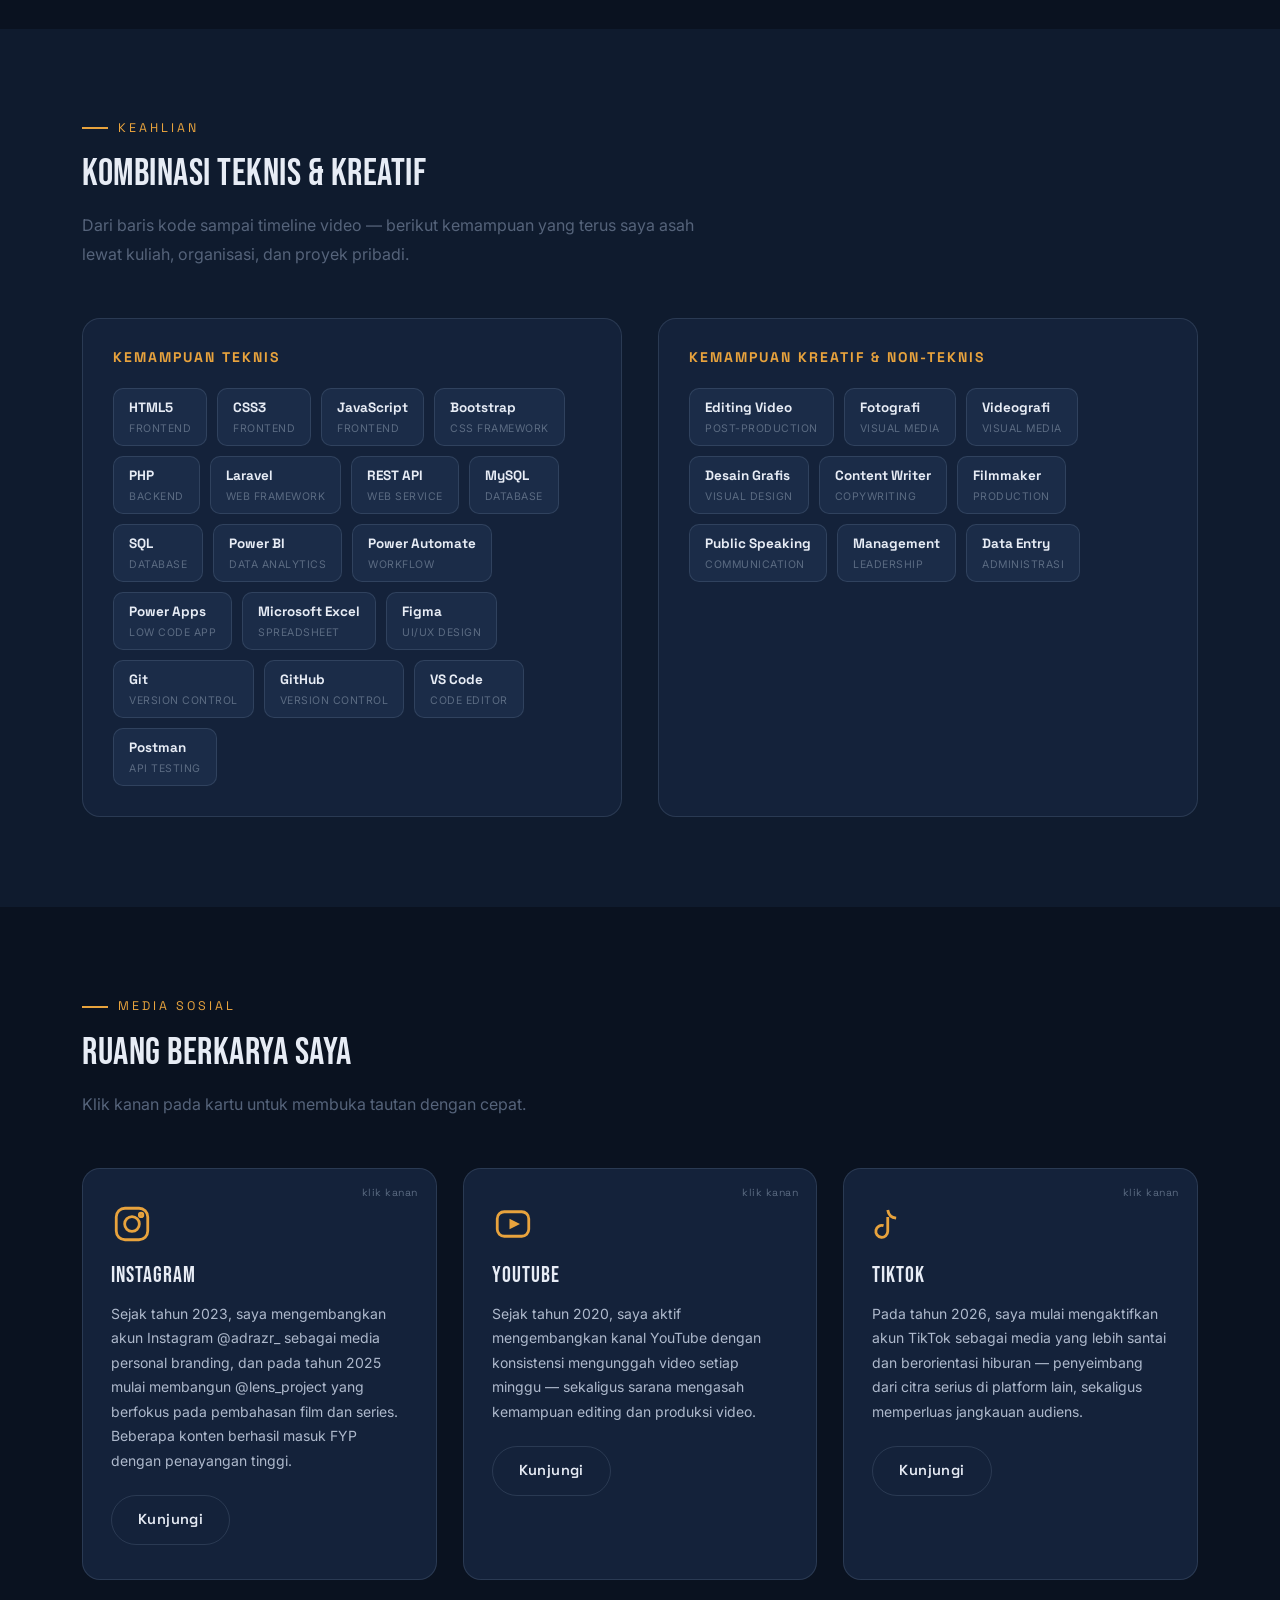
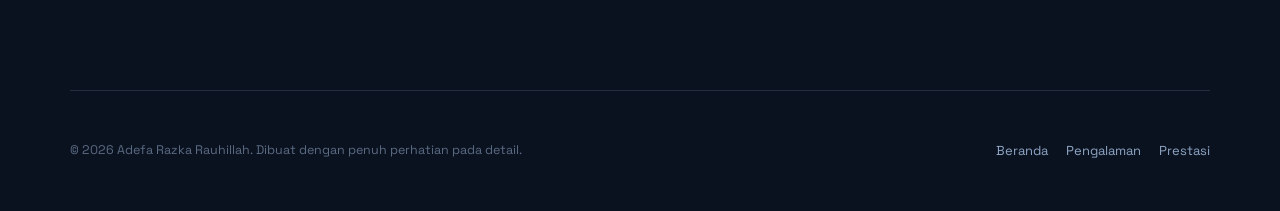
==== commit b22c0da6: "Update image source path in index.html" ====
--- a/index.html
+++ b/index.html
@@ -89,7 +89,7 @@
           <text x="30" y="245" text-anchor="middle">f/11</text>
           <text x="30" y="120" text-anchor="middle">f/16</text>
         </svg>
-        <div class="aperture-photo"> <img src="foto (1).png" alt="Foto Adefa Razka Rauhillah"> </div>
+        <div class="aperture-photo"> <img src="asset/foto (1).png" alt="Foto Adefa Razka Rauhillah"> </div>
         <div class="frame-tag">Sistem Informasi · UPN Veteran Yogyakarta</div>
       </div>
     </div>
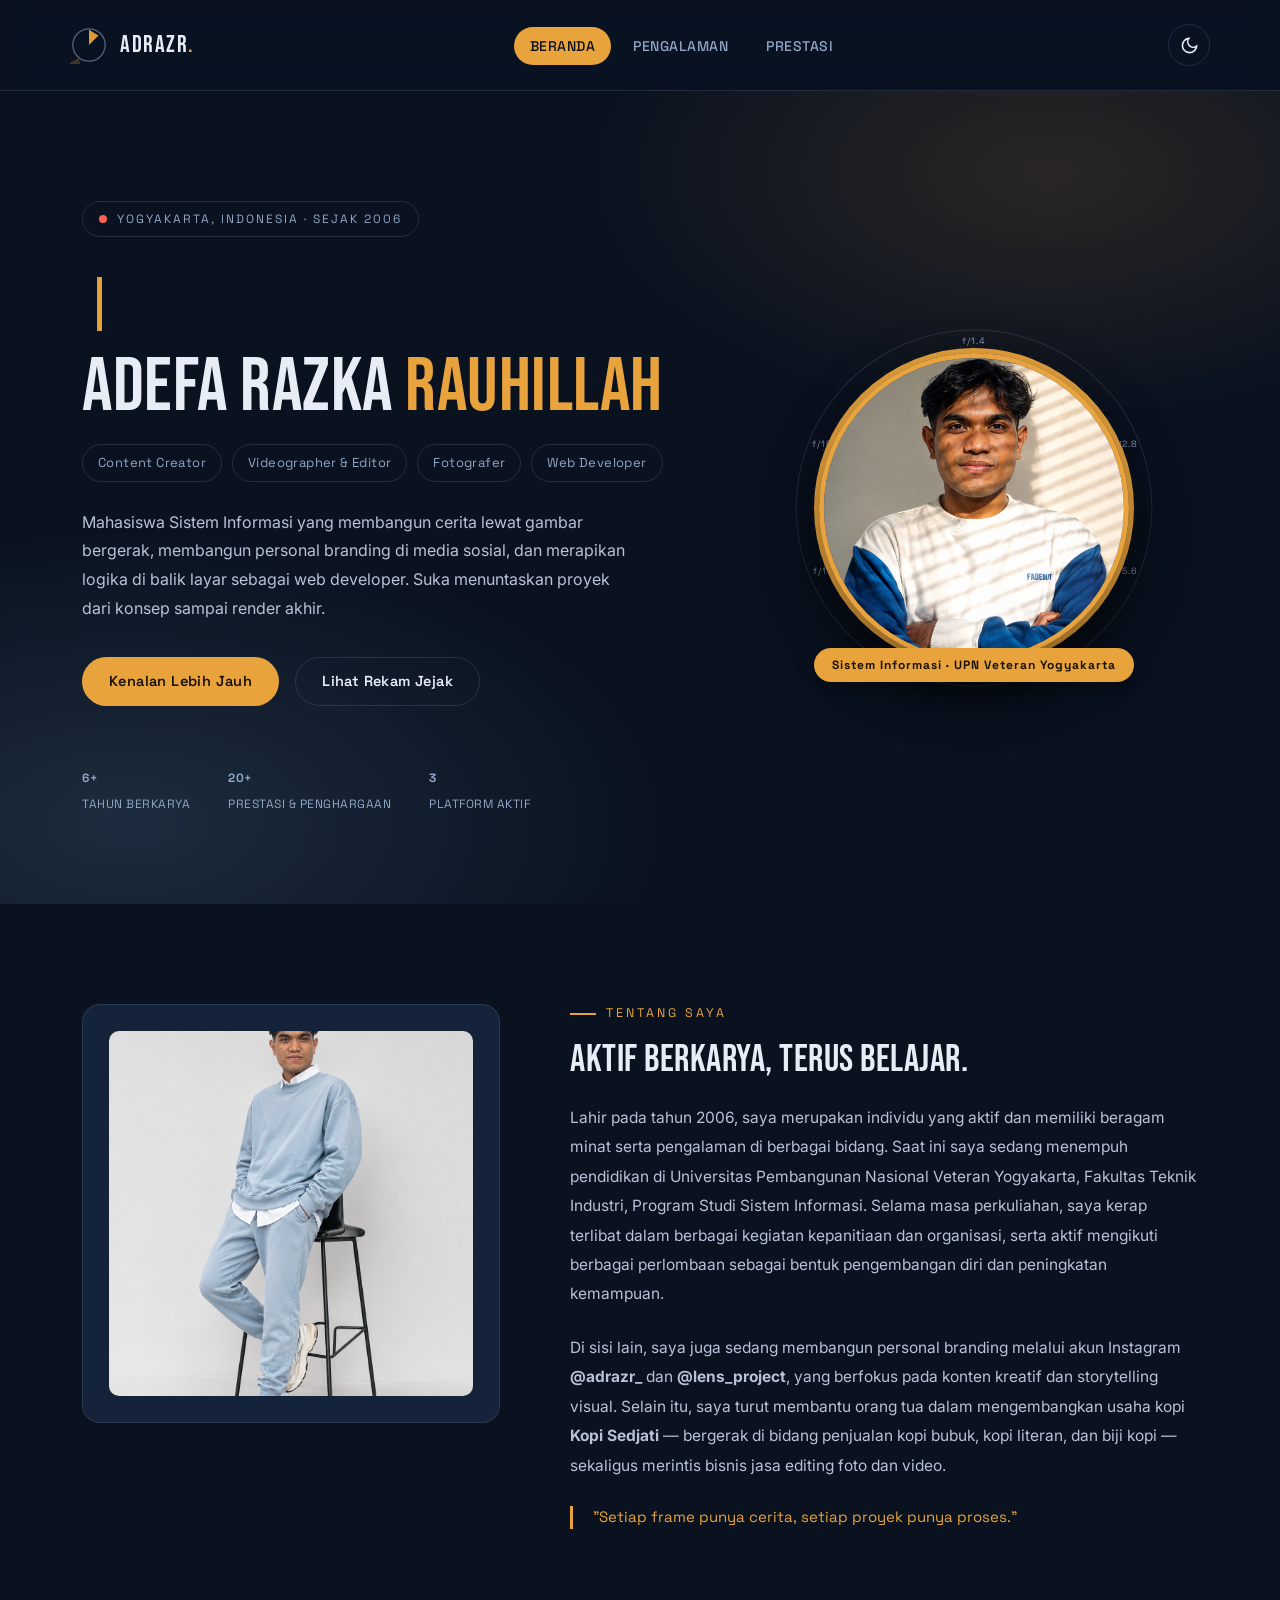
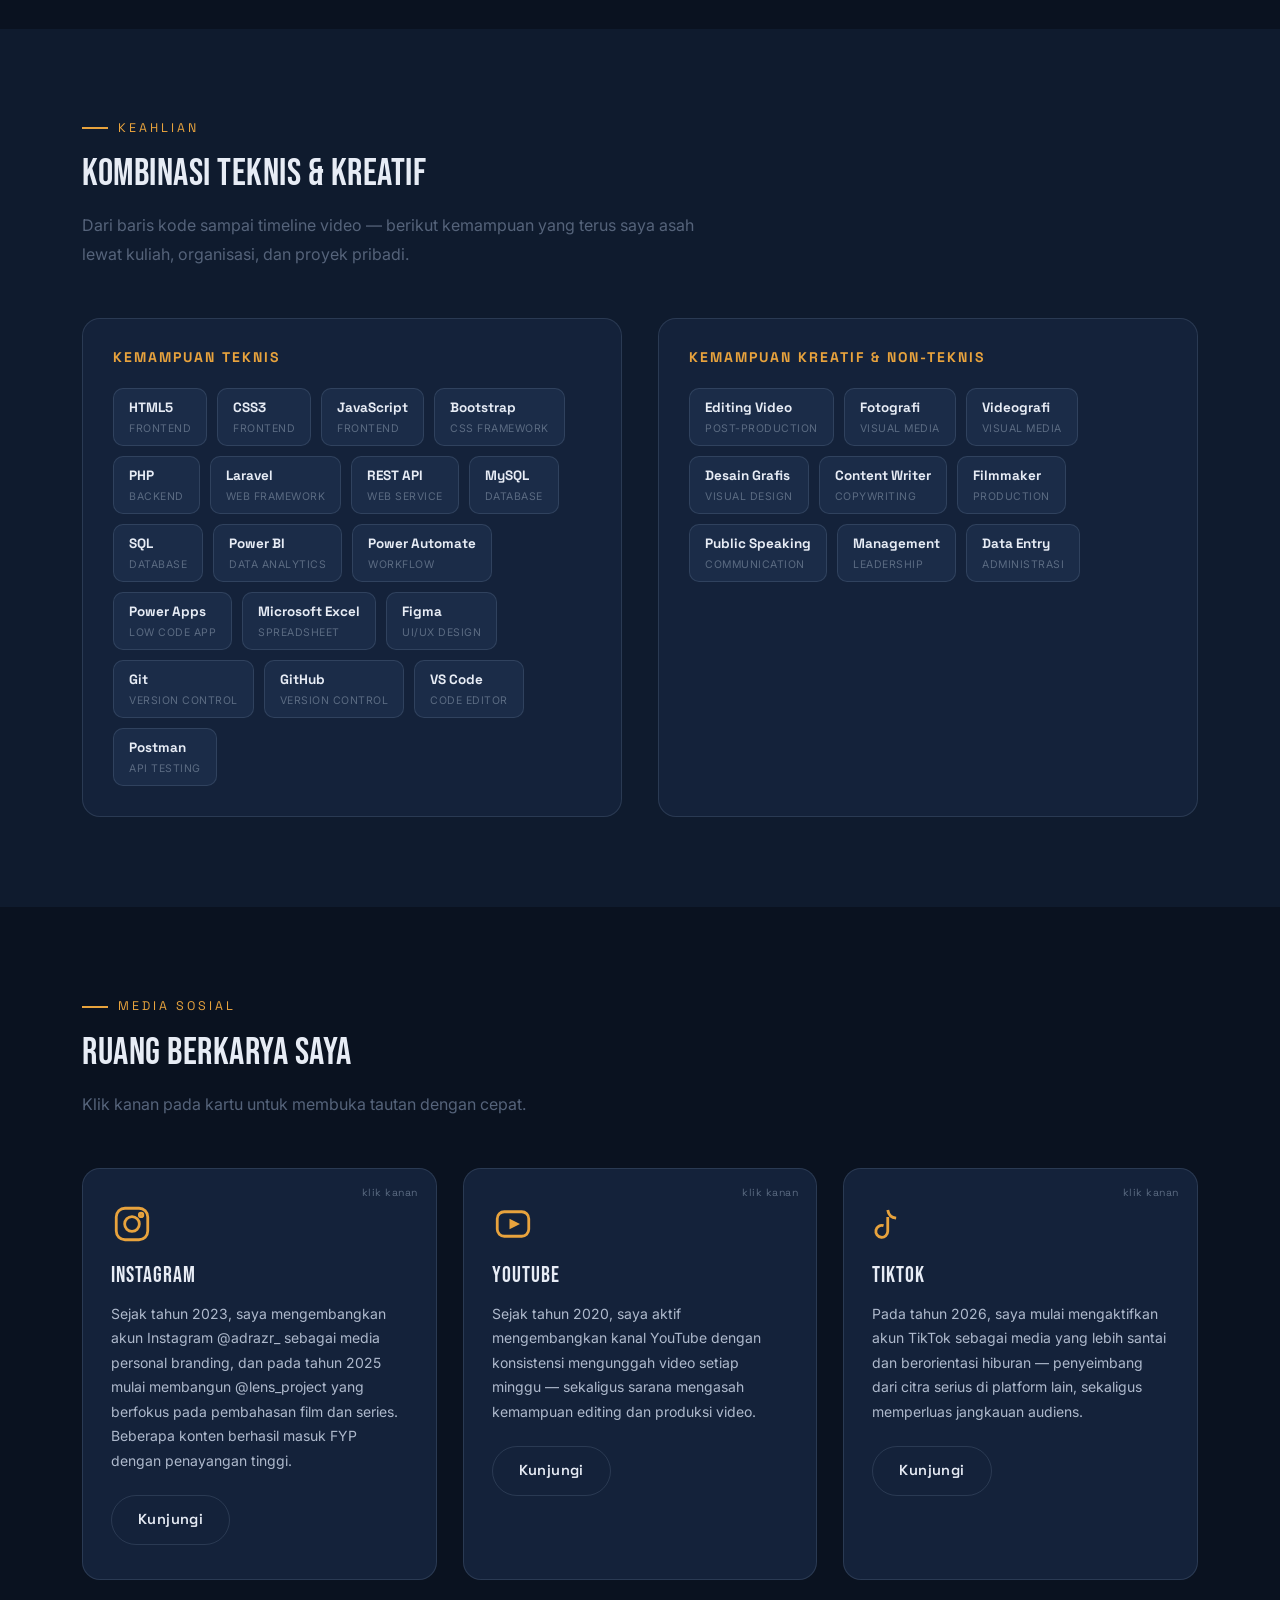
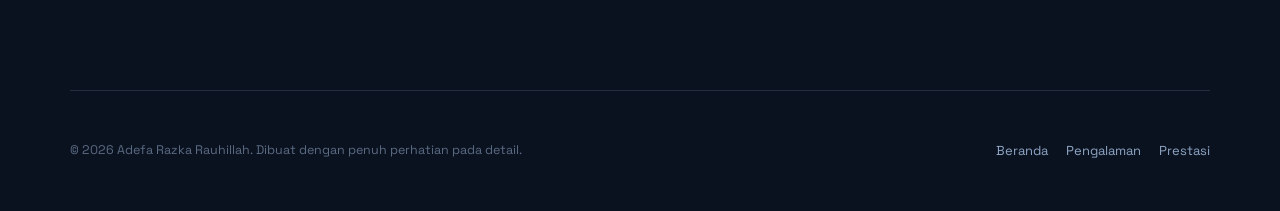
==== commit c2576332: "Swap image sources in index.html" ====
--- a/index.html
+++ b/index.html
@@ -89,7 +89,7 @@
           <text x="30" y="245" text-anchor="middle">f/11</text>
           <text x="30" y="120" text-anchor="middle">f/16</text>
         </svg>
-        <div class="aperture-photo"> <img src="asset/foto (1).png" alt="Foto Adefa Razka Rauhillah"> </div>
+        <div class="aperture-photo"> <img src="asset/foto (2).png" alt="Foto Adefa Razka Rauhillah"> </div>
         <div class="frame-tag">Sistem Informasi · UPN Veteran Yogyakarta</div>
       </div>
     </div>
@@ -100,7 +100,7 @@
 <section class="about" id="tentang">
   <div class="container about-inner">
     <div class="about-card reveal">
-      <img src="asset/foto (2).png" alt="Foto Adefa Razka Rauhillah">
+      <img src="asset/foto (1).png" alt="Foto Adefa Razka Rauhillah">
     </div>
     <div class="reveal">
       <div class="eyebrow">Tentang Saya</div>
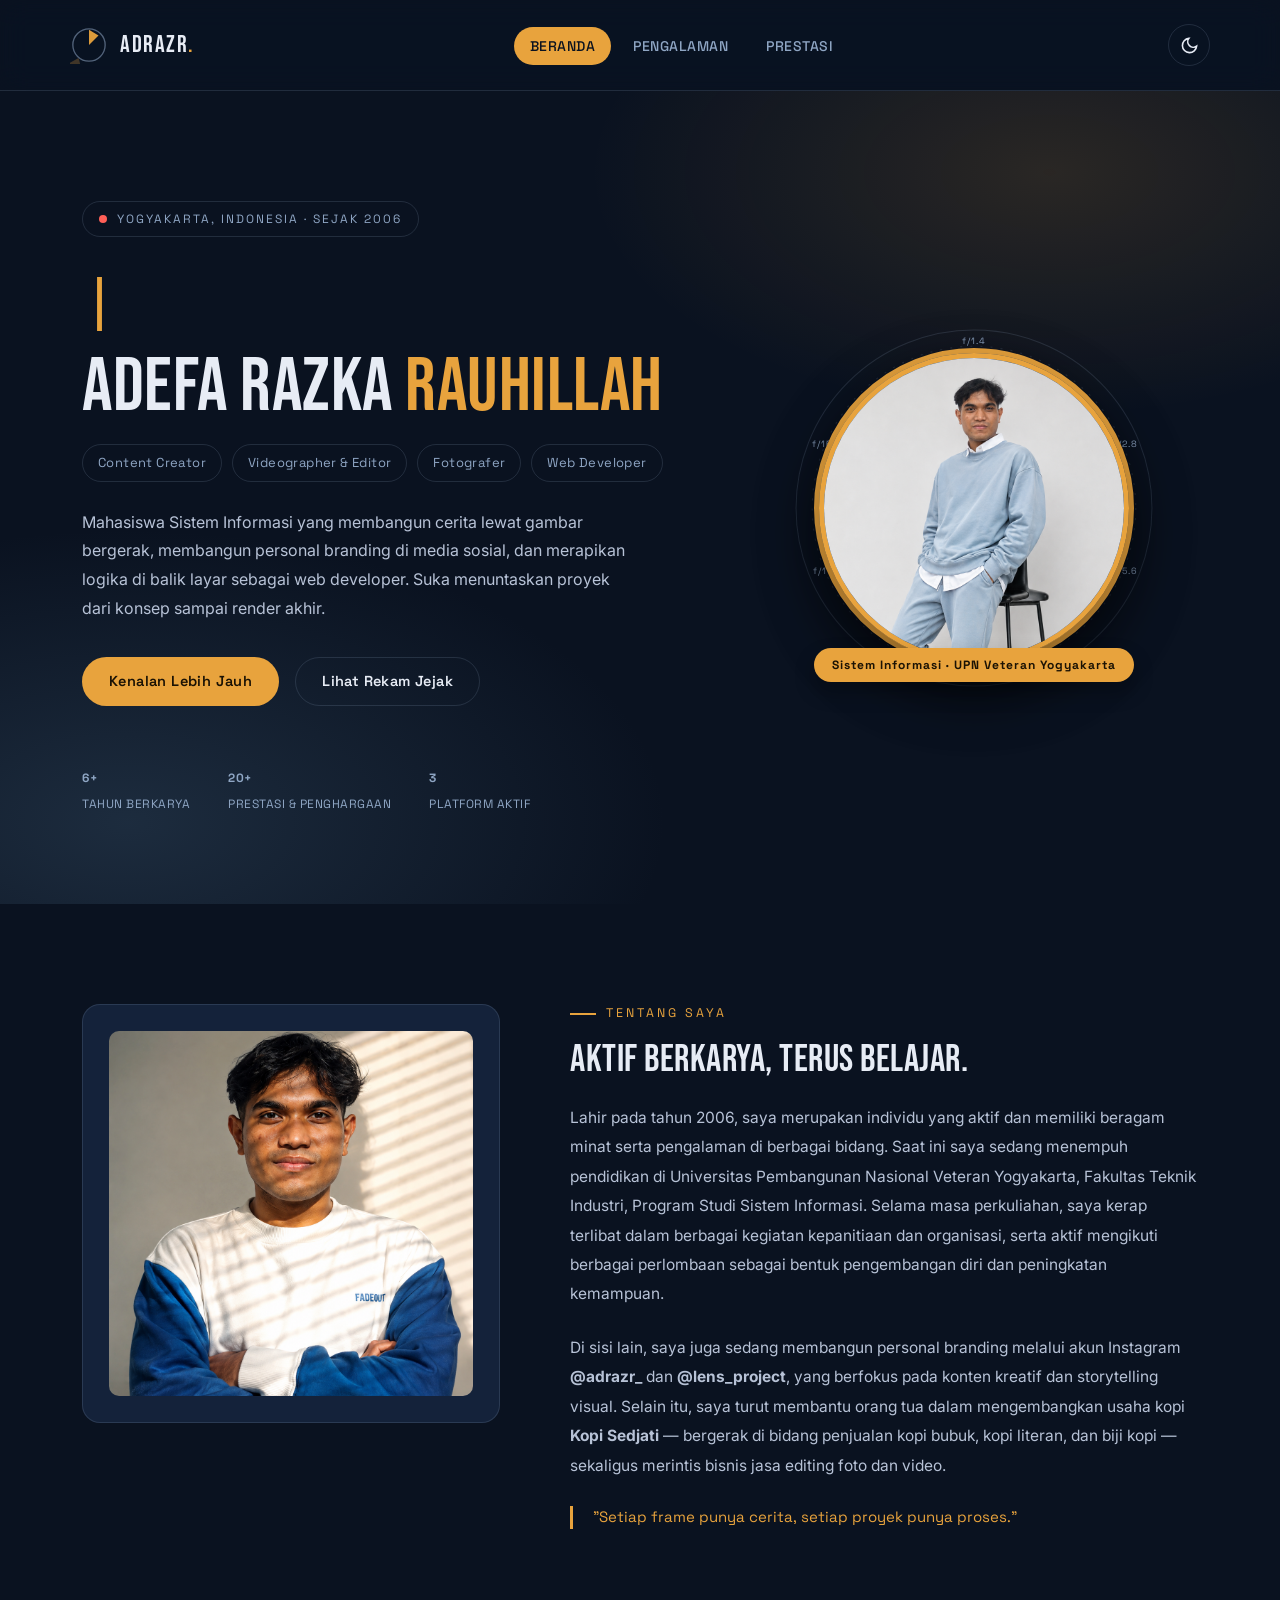
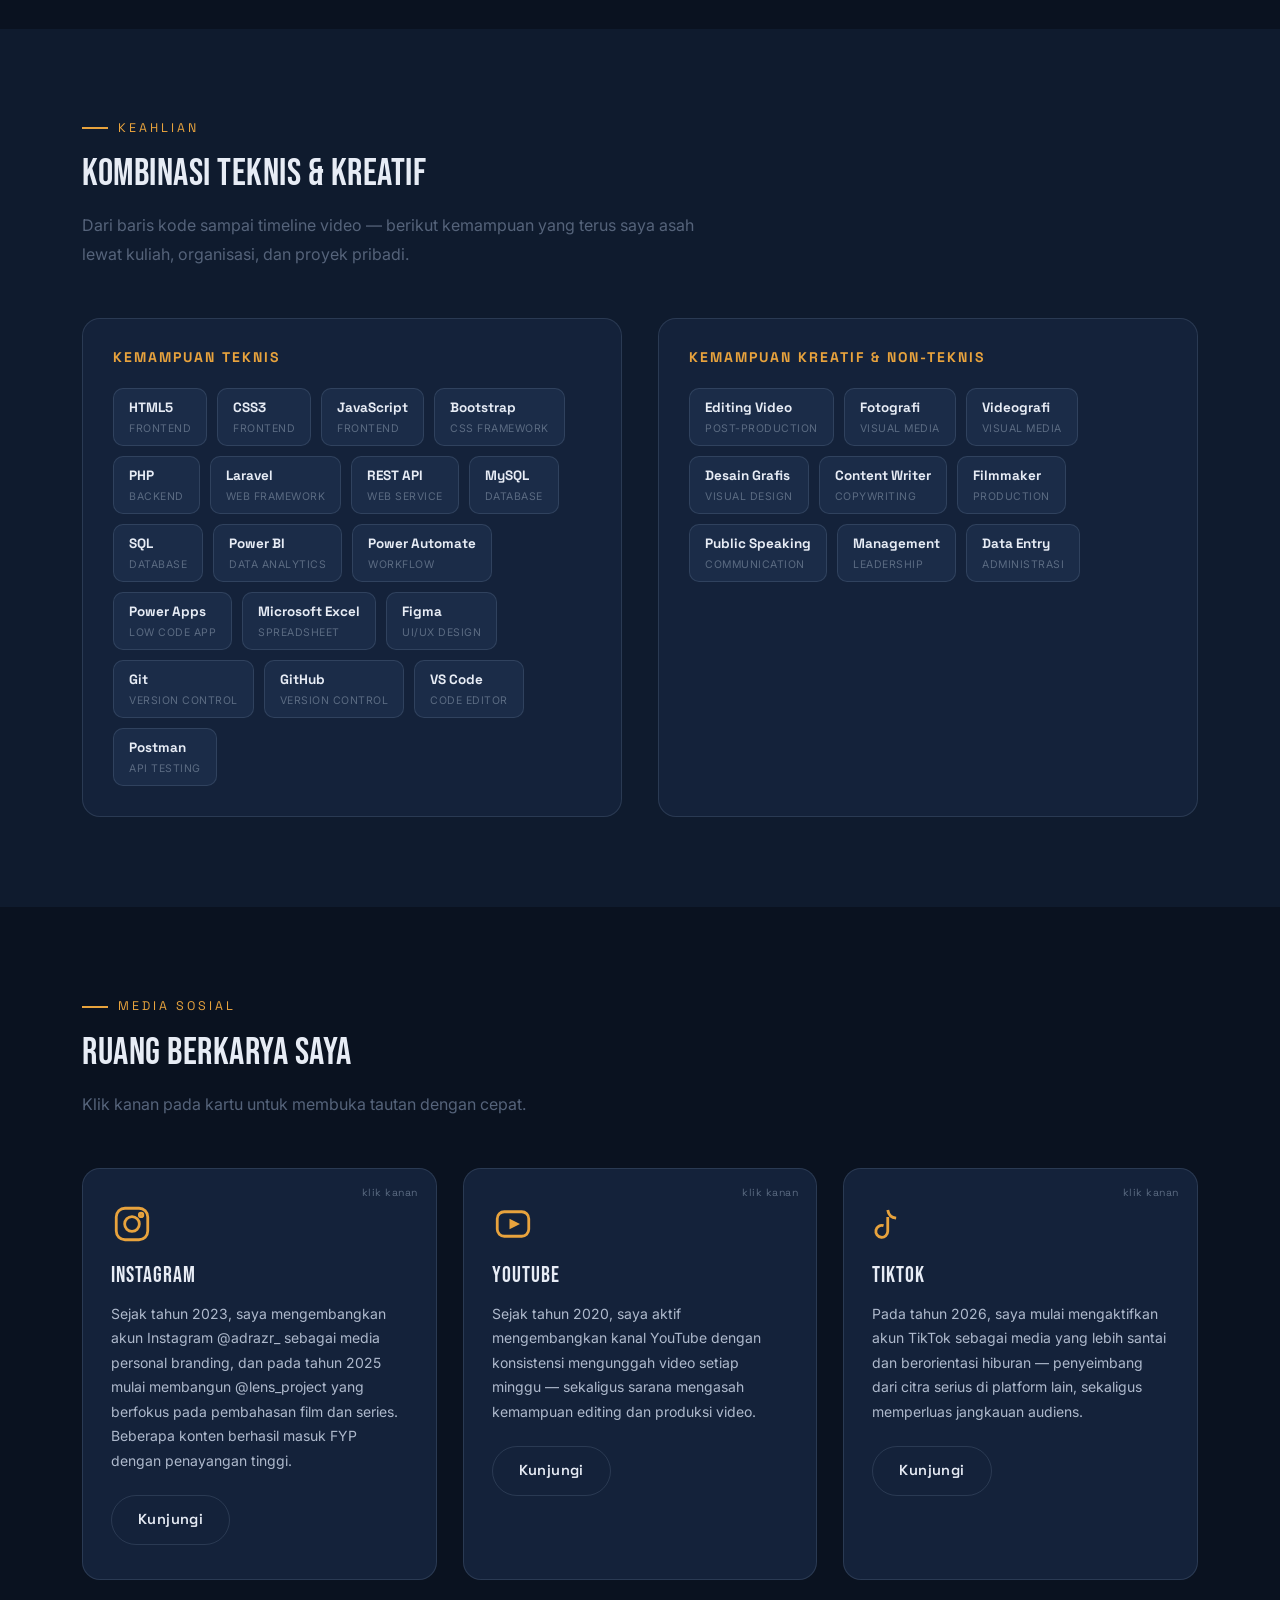
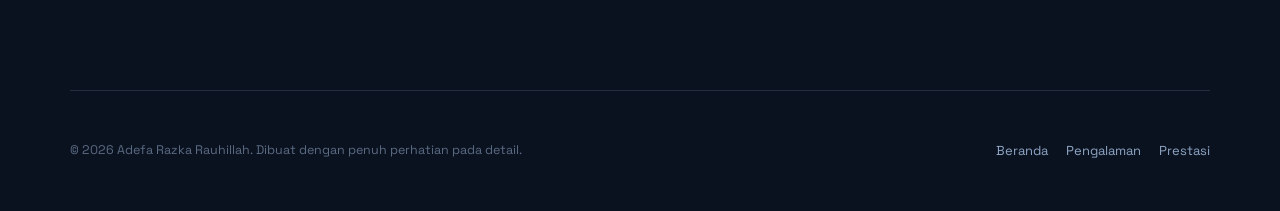
==== commit 8c7c87b2: "Update image sources in index.html" ====
--- a/index.html
+++ b/index.html
@@ -89,7 +89,7 @@
           <text x="30" y="245" text-anchor="middle">f/11</text>
           <text x="30" y="120" text-anchor="middle">f/16</text>
         </svg>
-        <div class="aperture-photo"> <img src="asset/foto (2).png" alt="Foto Adefa Razka Rauhillah"> </div>
+        <div class="aperture-photo"> <img src="foto (3).png" alt="Foto Adefa Razka Rauhillah"> </div>
         <div class="frame-tag">Sistem Informasi · UPN Veteran Yogyakarta</div>
       </div>
     </div>
@@ -100,7 +100,7 @@
 <section class="about" id="tentang">
   <div class="container about-inner">
     <div class="about-card reveal">
-      <img src="asset/foto (1).png" alt="Foto Adefa Razka Rauhillah">
+      <img src="asset/foto (2).png" alt="Foto Adefa Razka Rauhillah">
     </div>
     <div class="reveal">
       <div class="eyebrow">Tentang Saya</div>
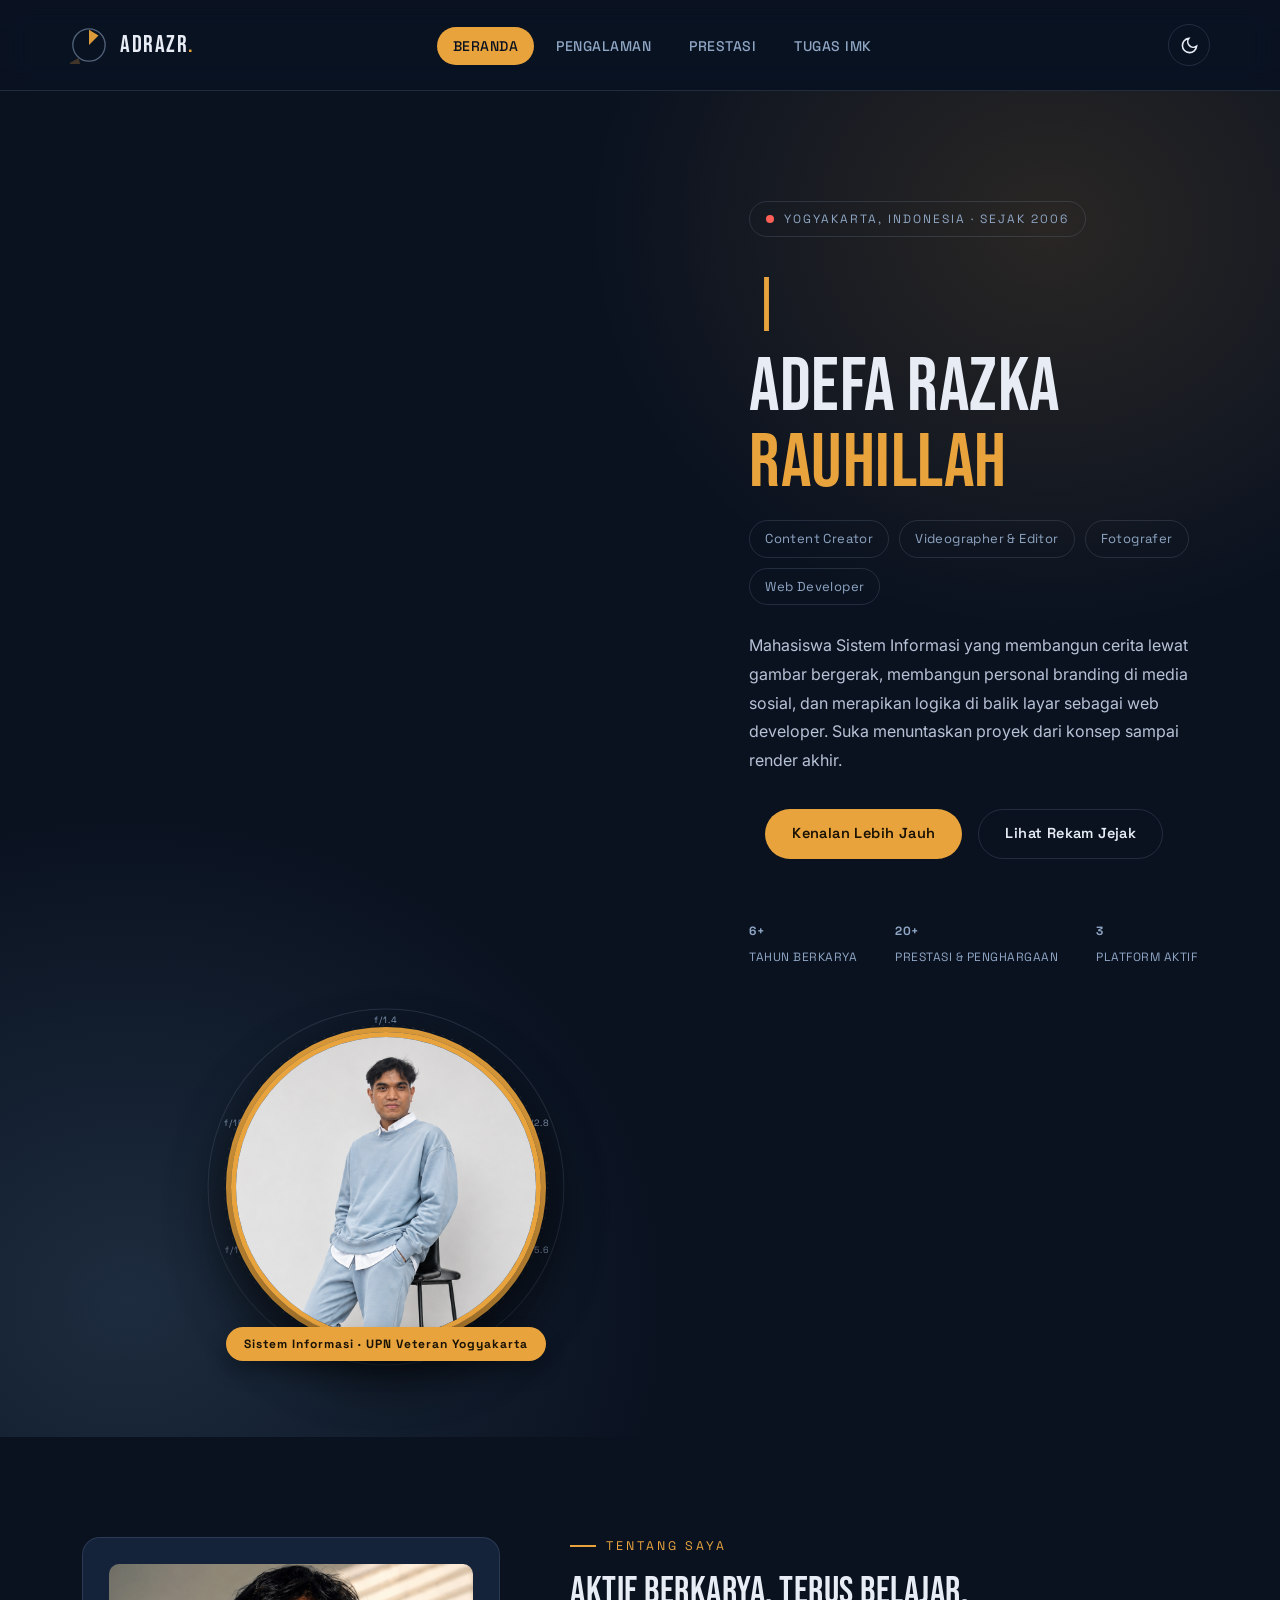
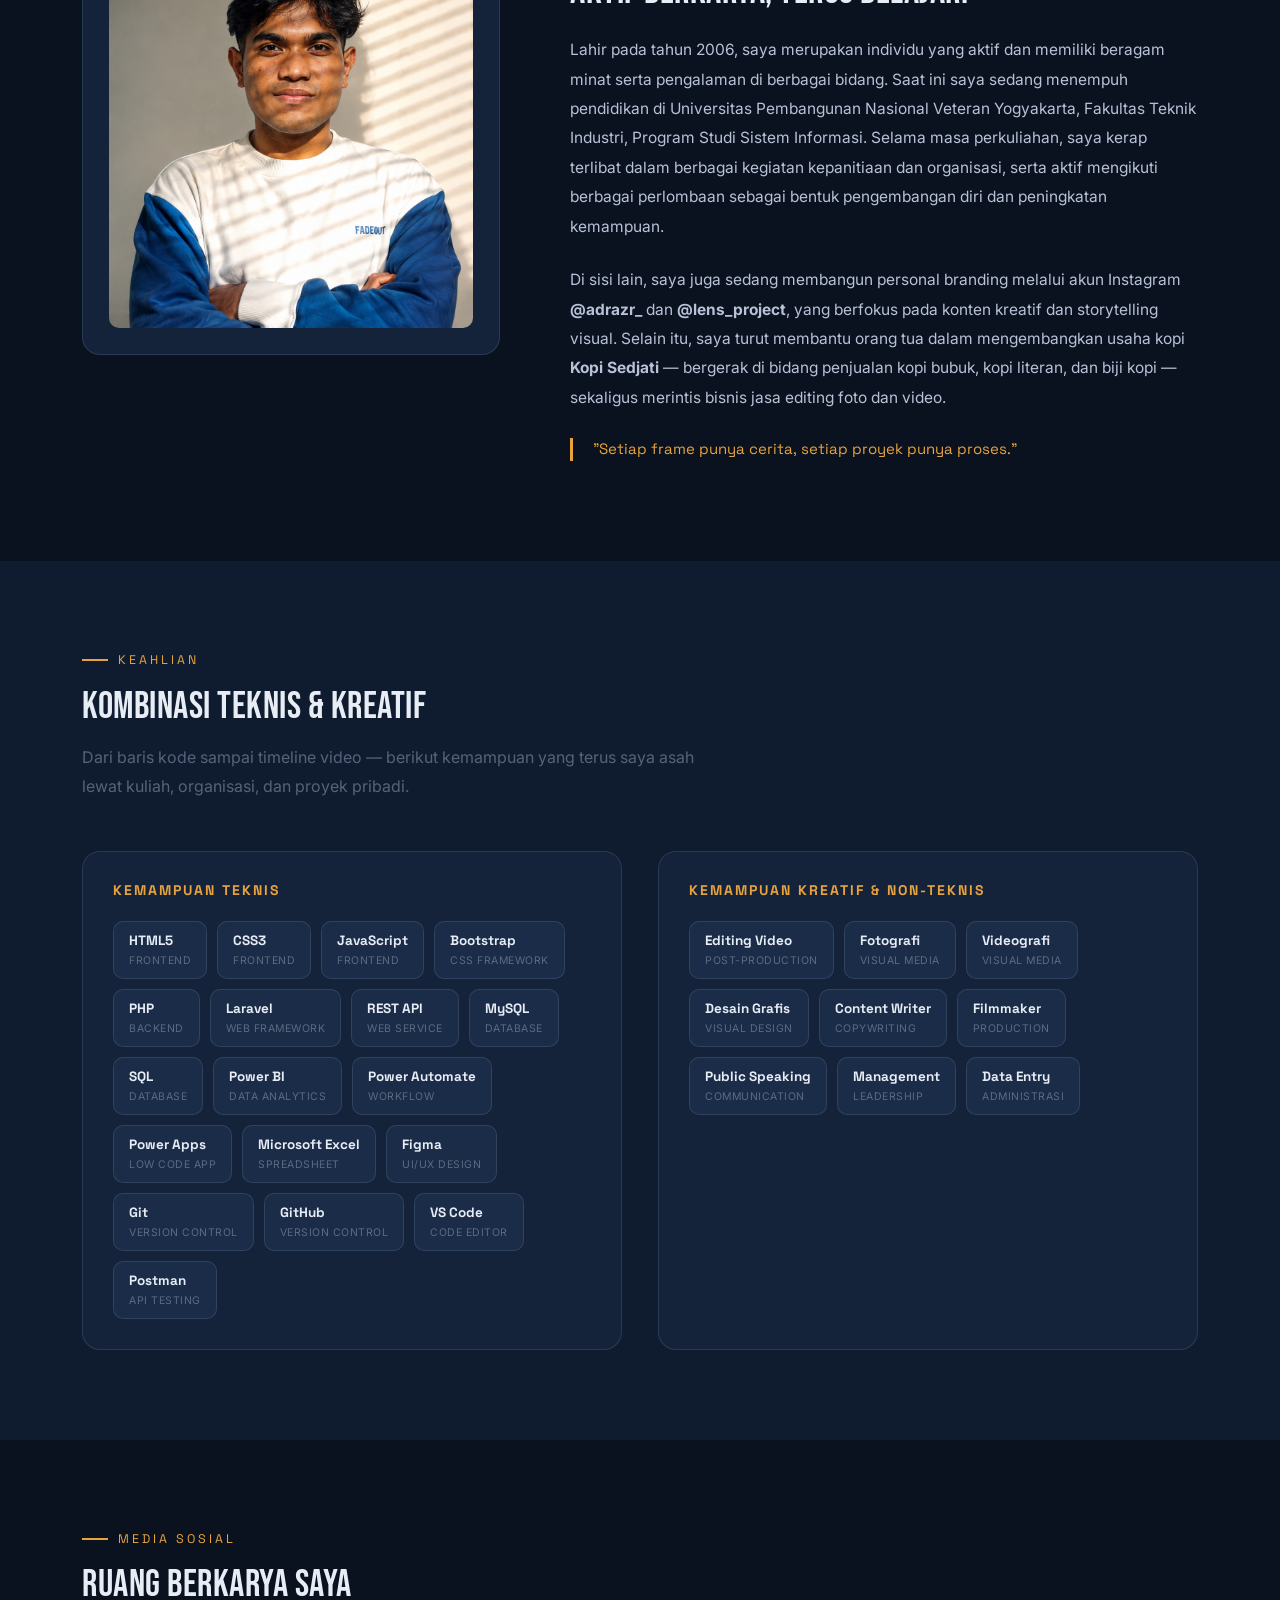
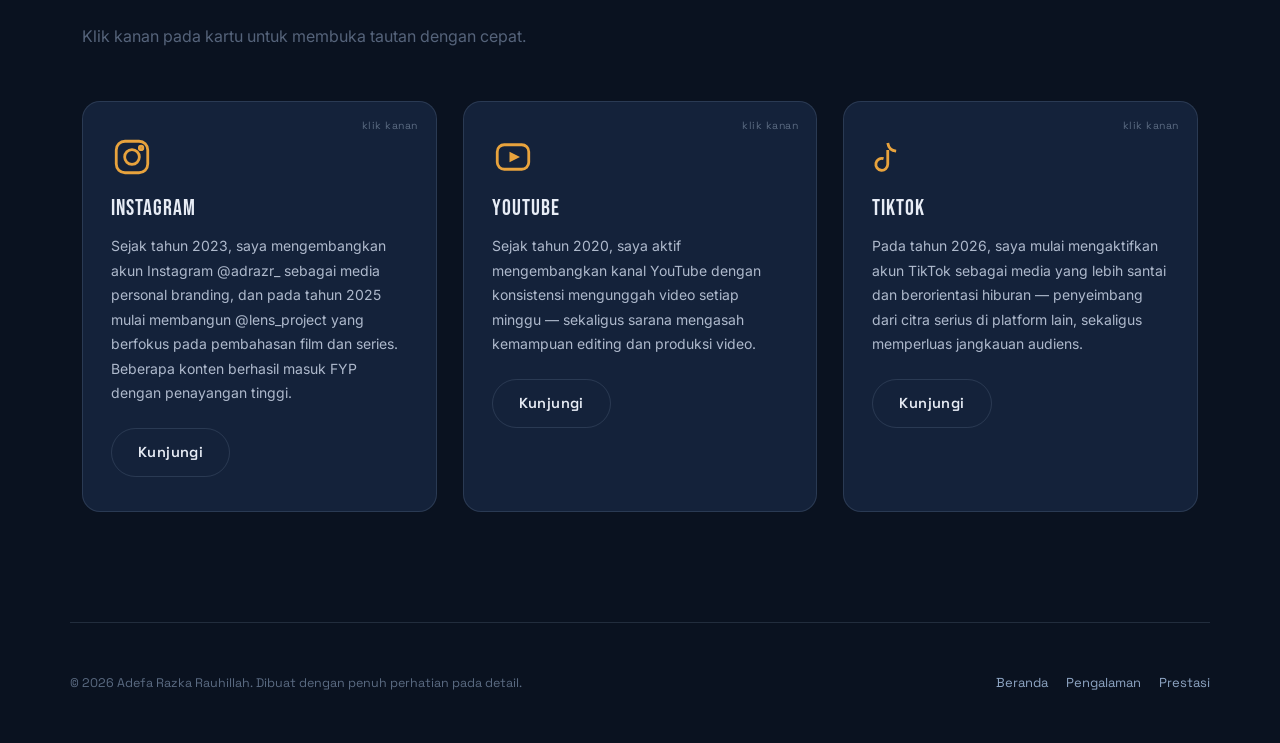
==== commit ec02bce1: "Add link to tugas IMK in navigation" ====
--- a/index.html
+++ b/index.html
@@ -32,6 +32,7 @@
       <li><a href="index.html">Beranda</a></li>
       <li><a href="index1.html">Pengalaman</a></li>
       <li><a href="index2.html">Prestasi</a></li>
+      <li><a href="index3.html">tugas IMK</li>
     </ul>
 
     <div class="nav-tools">
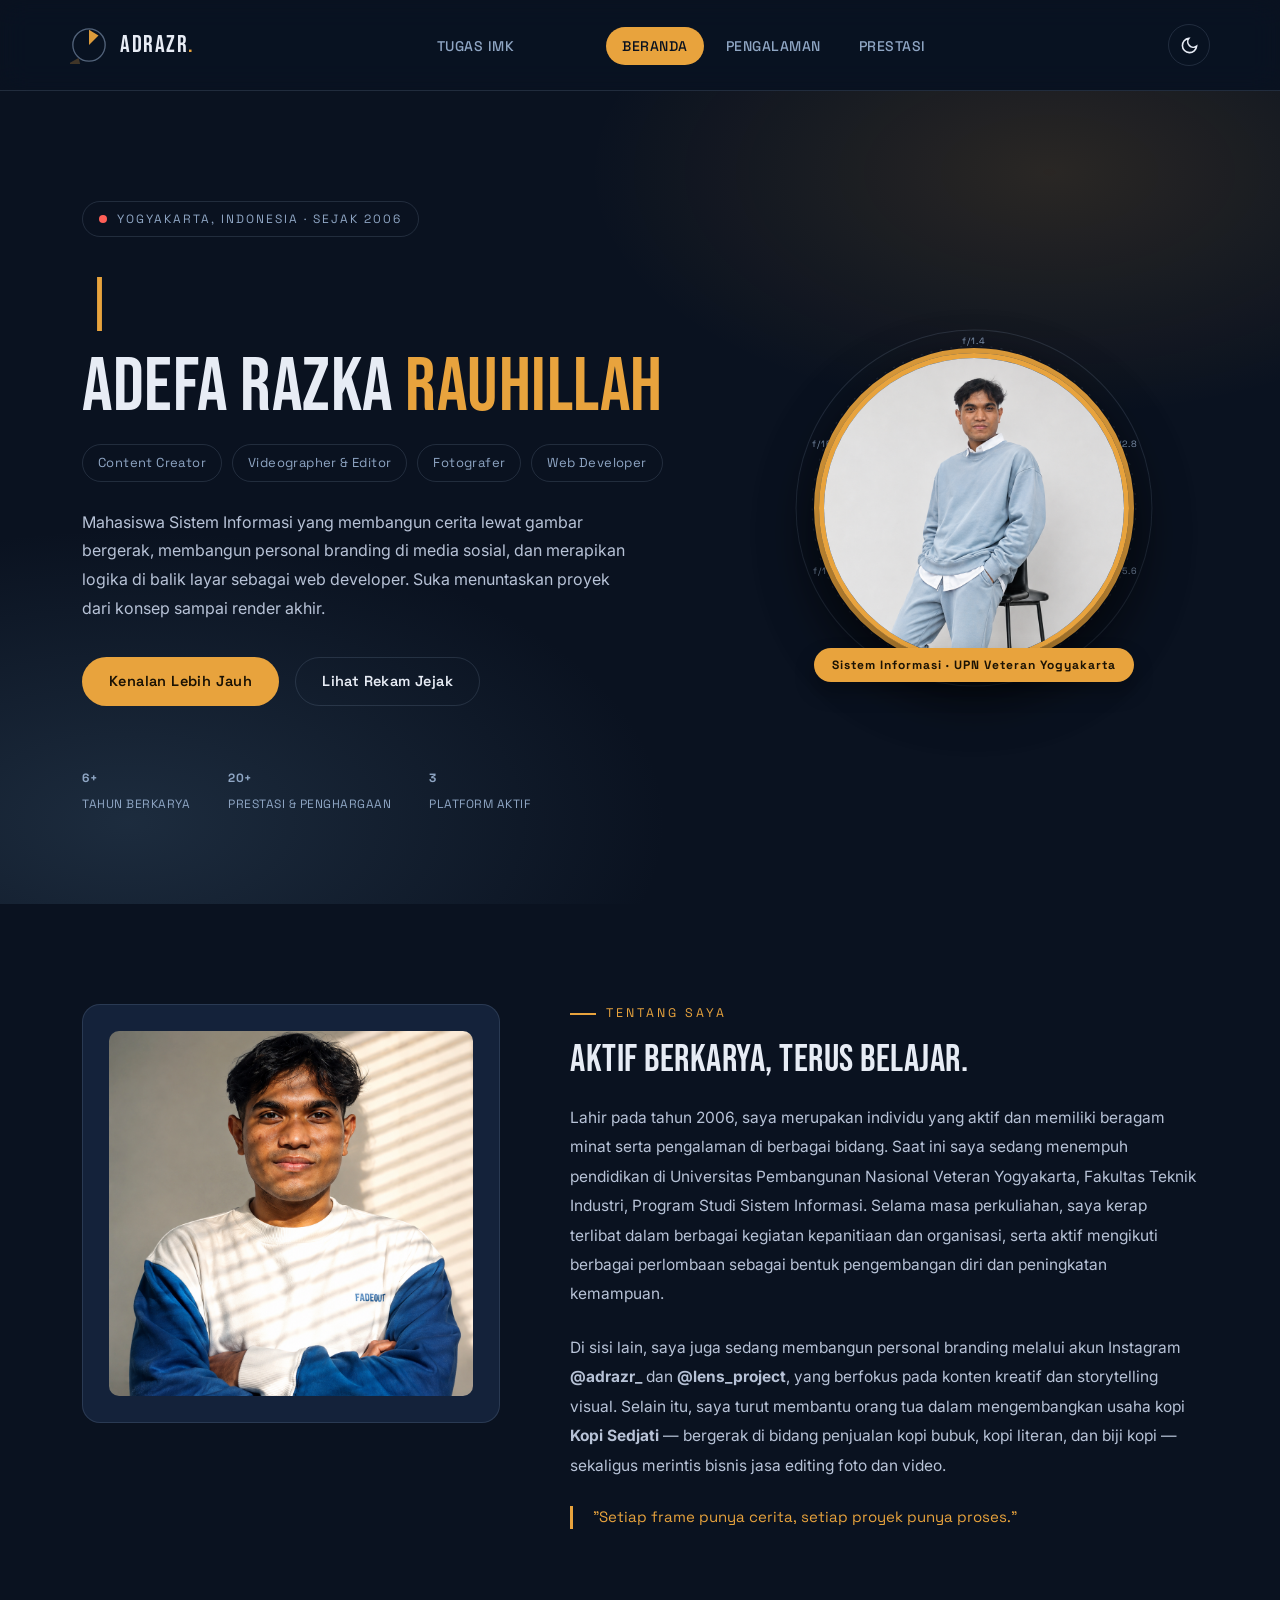
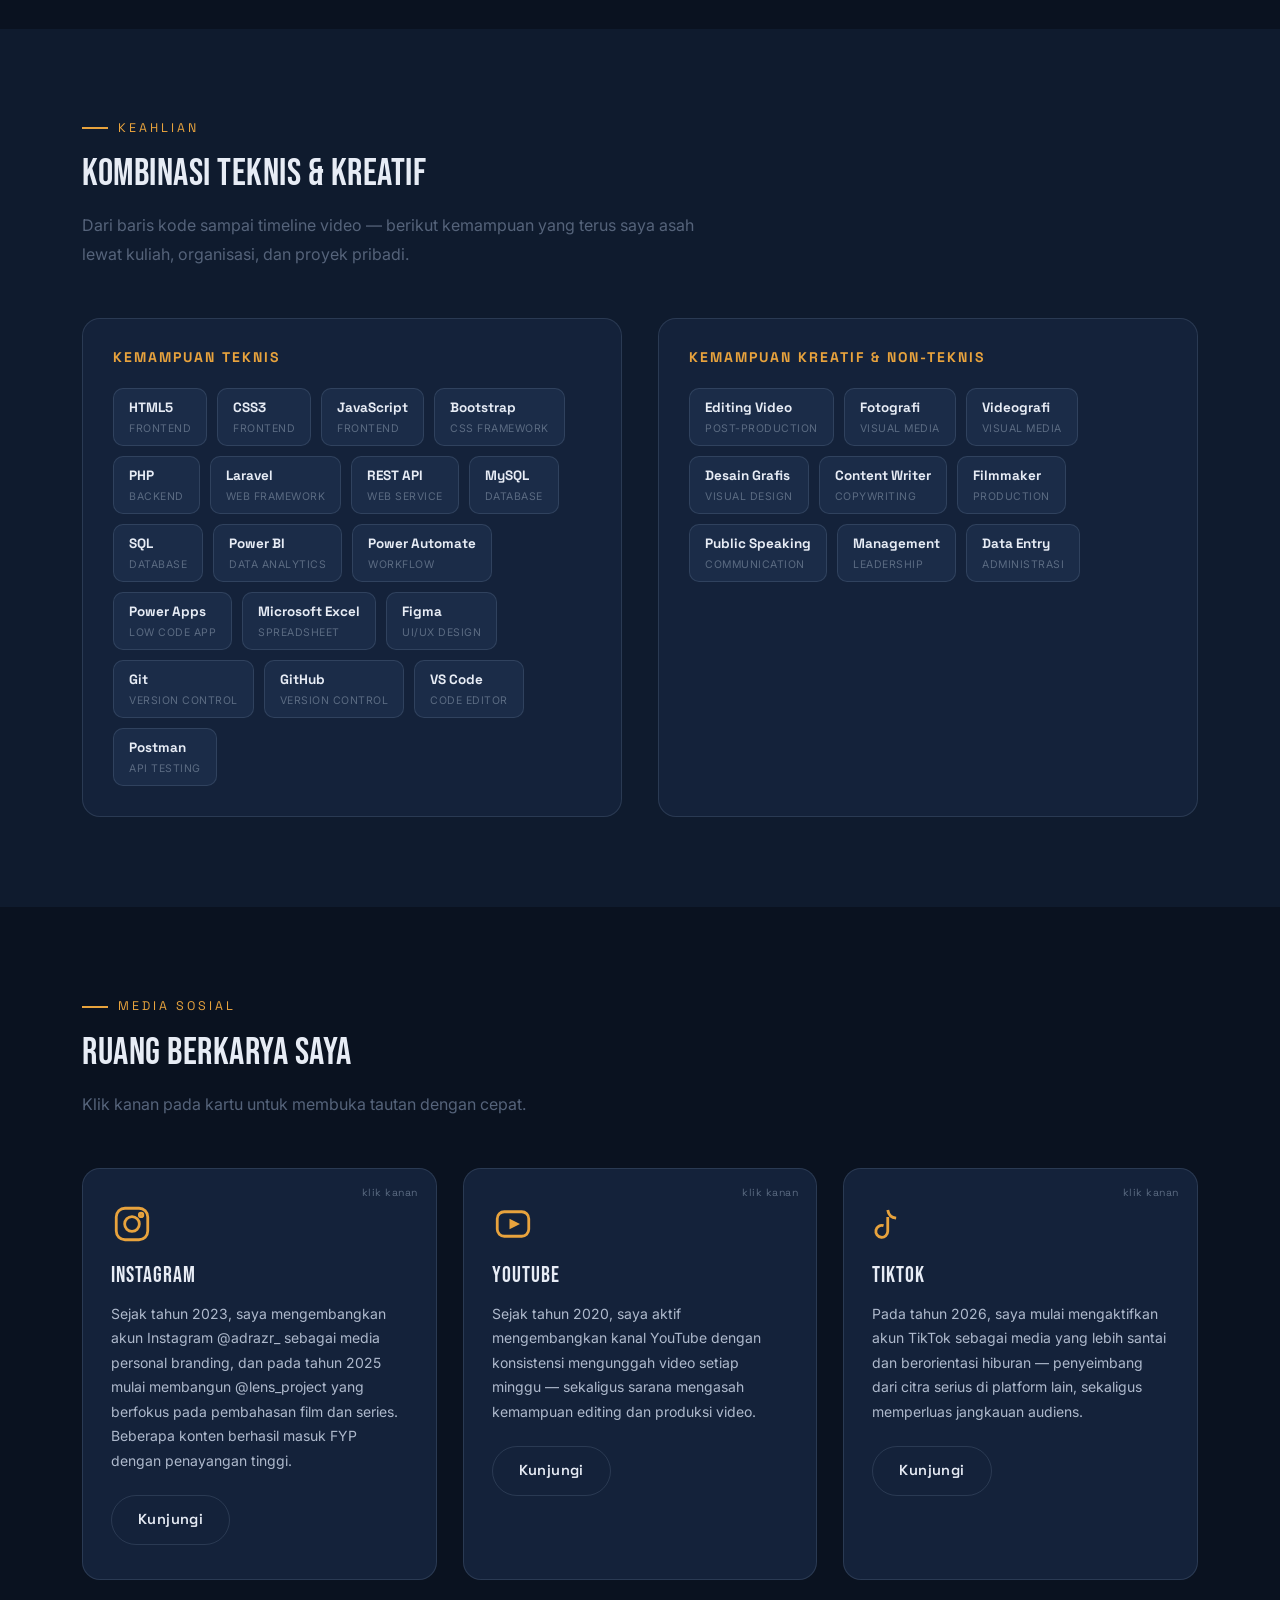
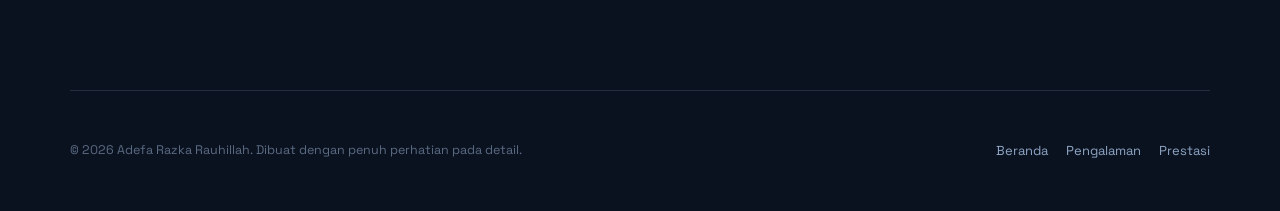
==== commit dccd42df: "Remove duplicate 'tugas IMK' link from navigation" ====
--- a/index.html
+++ b/index.html
@@ -29,10 +29,11 @@
     </a>
 
     <ul class="nav-links">
+      
+      <li><a href="index3.html">tugas IMK</li>
       <li><a href="index.html">Beranda</a></li>
       <li><a href="index1.html">Pengalaman</a></li>
       <li><a href="index2.html">Prestasi</a></li>
-      <li><a href="index3.html">tugas IMK</li>
     </ul>
 
     <div class="nav-tools">
